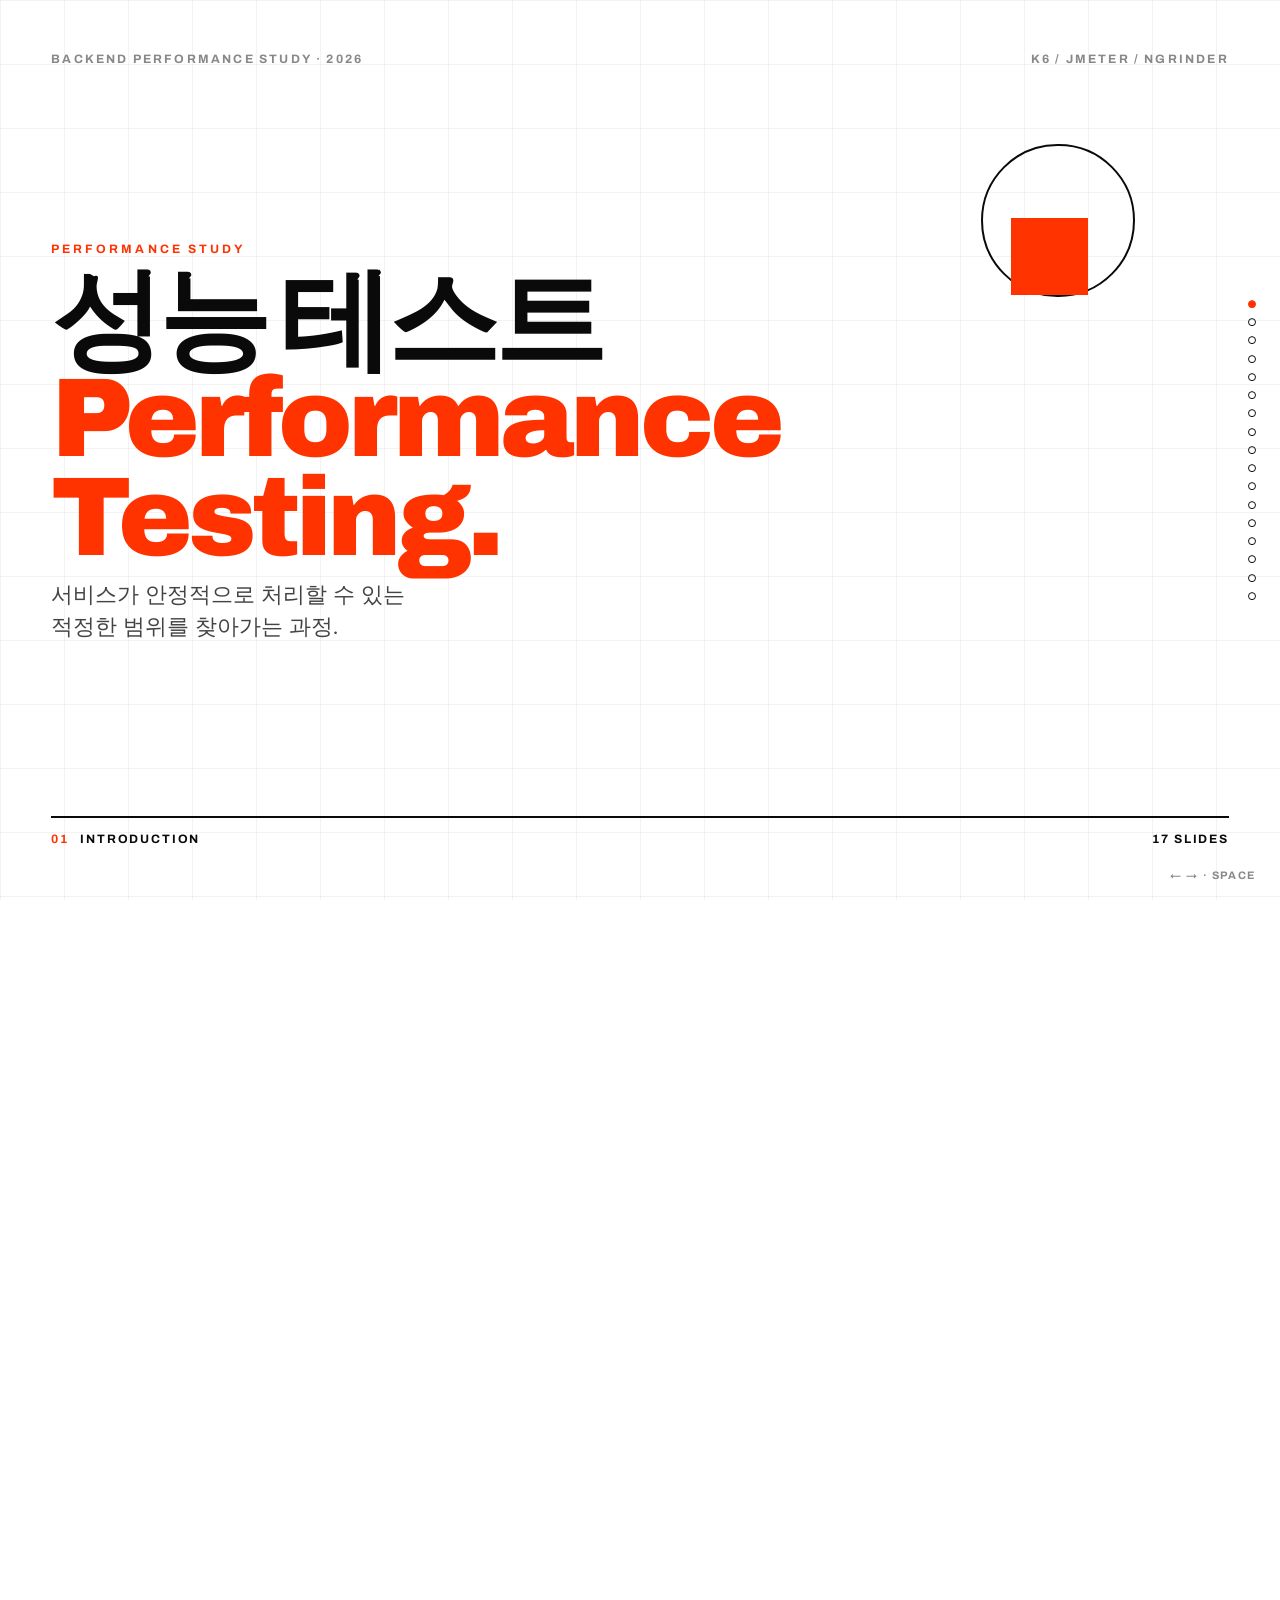
==== load-testing-presentation.html @ 8a315c0d "초기 pt" ====
<!DOCTYPE html>
<html lang="ko">
<head>
<meta charset="UTF-8">
<meta name="viewport" content="width=device-width, initial-scale=1.0">
<title>성능 테스트 — Performance Testing</title>

<!-- ===========================================
     FONTS — Archivo (display) + Nunito (body)
     Swiss Modern preset font pairing
     =========================================== -->
<link rel="preconnect" href="https://fonts.googleapis.com">
<link rel="preconnect" href="https://fonts.gstatic.com" crossorigin>
<link href="https://fonts.googleapis.com/css2?family=Archivo:wght@500;700;800;900&family=Nunito:wght@300;400;500;600;700&family=JetBrains+Mono:wght@400;600&display=swap" rel="stylesheet">

<style>
/* ===========================================
   CSS CUSTOM PROPERTIES (THEME)
   Swiss Modern — Pure white, pure black, red accent
   Modify --accent to change the entire theme accent color
   =========================================== */
:root {
    --bg: #ffffff;
    --ink: #0a0a0a;
    --ink-soft: #444444;
    --ink-mute: #888888;
    --accent: #ff3300;
    --accent-soft: #fff0ec;
    --grid: rgba(10, 10, 10, 0.05);
    --line: rgba(10, 10, 10, 0.12);
    --code-bg: #0a0a0a;
    --code-text: #e8e8e8;
    --code-accent: #ff8866;

    /* Typography (clamp for responsive scaling) */
    --font-display: 'Archivo', sans-serif;
    --font-body: 'Nunito', sans-serif;
    --font-mono: 'JetBrains Mono', monospace;
    --title-size: clamp(2rem, 6vw, 5rem);
    --h2-size: clamp(1.5rem, 4vw, 3.2rem);
    --h3-size: clamp(1.1rem, 2.2vw, 1.7rem);
    --body-size: clamp(0.85rem, 1.4vw, 1.1rem);
    --small-size: clamp(0.7rem, 1vw, 0.9rem);
    --label-size: clamp(0.65rem, 0.95vw, 0.85rem);

    /* Spacing */
    --slide-padding: clamp(1.5rem, 4vw, 4rem);
    --content-gap: clamp(0.75rem, 2vw, 2rem);
    --element-gap: clamp(0.4rem, 1vw, 1rem);

    /* Animation */
    --ease-out-expo: cubic-bezier(0.16, 1, 0.3, 1);
    --duration: 0.55s;
}

/* ===========================================
   VIEWPORT BASE — DO NOT MODIFY
   Lifted from viewport-base.css — ensures every
   slide fits exactly within the viewport
   =========================================== */
*, *::before, *::after { margin: 0; padding: 0; box-sizing: border-box; }

html, body {
    height: 100%;
    overflow-x: hidden;
}
html {
    scroll-snap-type: y mandatory;
    scroll-behavior: smooth;
}

body {
    font-family: var(--font-body);
    background: var(--bg);
    color: var(--ink);
    font-weight: 400;
    line-height: 1.45;
    -webkit-font-smoothing: antialiased;
}

.slide {
    width: 100vw;
    height: 100vh;
    height: 100dvh;
    overflow: hidden;
    scroll-snap-align: start;
    position: relative;
    padding: var(--slide-padding);
    display: flex;
    flex-direction: column;
    background-image:
        linear-gradient(var(--grid) 1px, transparent 1px),
        linear-gradient(90deg, var(--grid) 1px, transparent 1px);
    background-size: clamp(40px, 5vw, 70px) clamp(40px, 5vw, 70px);
}

/* Responsive breakpoints — aggressive scaling */
@media (max-height: 700px) {
    :root {
        --slide-padding: clamp(0.75rem, 3vw, 2rem);
        --content-gap: clamp(0.5rem, 1.5vw, 1rem);
        --title-size: clamp(1.4rem, 5vw, 3.2rem);
        --h2-size: clamp(1.2rem, 3.2vw, 2.2rem);
    }
}
@media (max-height: 600px) {
    :root {
        --slide-padding: clamp(0.5rem, 2.5vw, 1.5rem);
        --title-size: clamp(1.2rem, 4.5vw, 2.4rem);
        --h2-size: clamp(1rem, 2.8vw, 1.7rem);
        --body-size: clamp(0.7rem, 1.2vw, 0.95rem);
    }
    .nav-dots, .keyboard-hint, .decorative { display: none; }
}
@media (max-width: 600px) {
    :root { --title-size: clamp(1.4rem, 8vw, 2.5rem); }
    .grid-3 { grid-template-columns: 1fr !important; }
}

/* Reduced motion */
@media (prefers-reduced-motion: reduce) {
    *, *::before, *::after {
        animation-duration: 0.01ms !important;
        transition-duration: 0.2s !important;
    }
    html { scroll-behavior: auto; }
}

/* ===========================================
   SHARED LAYOUT ELEMENTS
   =========================================== */

/* Slide top bar — section number + label */
.top-bar {
    display: flex; justify-content: space-between; align-items: center;
    font-family: var(--font-display); font-weight: 700;
    font-size: var(--label-size);
    letter-spacing: 0.18em; text-transform: uppercase;
    color: var(--ink-mute);
}
.top-bar .num {
    color: var(--accent); font-weight: 800;
    font-size: clamp(0.75rem, 1.1vw, 1rem);
}
.top-bar .num::before {
    content: ''; display: inline-block;
    width: clamp(20px, 2.5vw, 32px); height: 2px;
    background: var(--accent); margin-right: 0.6rem; vertical-align: middle;
}

/* Bottom footer */
.foot-bar {
    display: flex; justify-content: space-between; align-items: center;
    border-top: 2px solid var(--ink);
    padding-top: clamp(0.5rem, 1.5vh, 1rem);
    font-family: var(--font-display); font-weight: 700;
    font-size: var(--label-size);
    letter-spacing: 0.15em; text-transform: uppercase;
}

/* Hero slide content area */
.hero-area {
    flex: 1;
    display: flex; flex-direction: column; justify-content: center;
    position: relative;
    gap: var(--element-gap);
    min-height: 0;
}

/* Eyebrow label */
.eyebrow {
    font-family: var(--font-display); font-weight: 700;
    font-size: var(--label-size); letter-spacing: 0.25em;
    text-transform: uppercase; color: var(--accent);
}

/* Display headings */
h1.display, h2.display {
    font-family: var(--font-display); font-weight: 900;
    line-height: 0.92; letter-spacing: -0.04em;
    color: var(--ink);
}
h1.display { font-size: var(--title-size); }
h2.display { font-size: var(--h2-size); }
h2.display .accent { color: var(--accent); }

/* Body paragraph */
.lede {
    font-size: clamp(1rem, 1.7vw, 1.4rem);
    font-weight: 500; line-height: 1.45;
    max-width: 60ch; color: var(--ink-soft);
}

/* ===========================================
   ANIMATIONS — staggered reveal on slide enter
   Calm + Confident: 0.55s, exponential ease
   =========================================== */
.reveal {
    opacity: 0;
    transform: translateY(24px);
    transition: opacity var(--duration) var(--ease-out-expo),
                transform var(--duration) var(--ease-out-expo);
}
.slide.visible .reveal { opacity: 1; transform: translateY(0); }
.slide.visible .reveal:nth-child(1) { transition-delay: 0.05s; }
.slide.visible .reveal:nth-child(2) { transition-delay: 0.18s; }
.slide.visible .reveal:nth-child(3) { transition-delay: 0.31s; }
.slide.visible .reveal:nth-child(4) { transition-delay: 0.44s; }
.slide.visible .reveal:nth-child(5) { transition-delay: 0.57s; }
.slide.visible .reveal:nth-child(6) { transition-delay: 0.7s; }

/* Geometric shapes that scale in */
.reveal-scale {
    opacity: 0; transform: scale(0.5);
    transition: opacity 0.7s var(--ease-out-expo),
                transform 0.7s var(--ease-out-expo);
}
.slide.visible .reveal-scale { opacity: 1; transform: scale(1); }

/* ===========================================
   GEOMETRIC SHAPES (Swiss Modern signature)
   =========================================== */
.geo-circle {
    position: absolute; border: 2px solid var(--ink);
    border-radius: 50%;
}
.geo-circle.filled { background: var(--accent); border-color: var(--accent); }
.geo-square { position: absolute; background: var(--accent); }
.geo-line { position: absolute; background: var(--ink); }

/* ===========================================
   1. TITLE SLIDE
   =========================================== */
.title-slide .hero-title {
    font-size: clamp(2.5rem, 9vw, 7rem);
    line-height: 0.88;
    letter-spacing: -0.045em;
}
.title-slide .hero-title .accent { color: var(--accent); }
.title-slide .geo-circle.t1 {
    top: 10%; right: 8%;
    width: clamp(80px, 12vw, 180px); height: clamp(80px, 12vw, 180px);
}
.title-slide .geo-square.t1 {
    top: 20%; right: 12%;
    width: clamp(40px, 6vw, 90px); height: clamp(40px, 6vw, 90px);
}

/* ===========================================
   2. DEFINITION (정의 슬라이드)
   =========================================== */
.def-quote {
    border-left: 4px solid var(--accent);
    padding: clamp(0.8rem, 1.5vw, 1.5rem) 0 clamp(0.8rem, 1.5vw, 1.5rem) clamp(1rem, 2vw, 2rem);
    margin: clamp(0.8rem, 2vh, 1.5rem) 0;
    font-family: var(--font-display); font-weight: 500;
    font-size: clamp(1.1rem, 2vw, 1.6rem);
    line-height: 1.4; max-width: 55ch;
}
.def-quote strong { color: var(--accent); font-weight: 800; }
.def-key {
    margin-top: clamp(0.8rem, 2vh, 1.6rem);
    font-size: clamp(0.95rem, 1.5vw, 1.2rem);
    font-weight: 600; max-width: 55ch;
}
.def-key .arrow { color: var(--accent); font-weight: 800; margin-right: 0.4em; }

/* ===========================================
   3. DOMINO (도미노 다이어그램)
   =========================================== */
.domino-chain {
    display: flex; flex-wrap: wrap; align-items: center;
    gap: clamp(0.4rem, 1vw, 0.8rem);
    margin-top: clamp(1rem, 2vh, 2rem);
    font-family: var(--font-display); font-weight: 700;
    font-size: clamp(0.85rem, 1.4vw, 1.15rem);
}
.domino-step {
    padding: clamp(0.4rem, 1vw, 0.7rem) clamp(0.7rem, 1.4vw, 1.2rem);
    background: var(--bg); border: 2px solid var(--ink);
    letter-spacing: 0.02em;
}
.domino-step.crit { background: var(--accent); color: var(--bg); border-color: var(--accent); }
.domino-arrow { color: var(--accent); font-weight: 900; font-size: clamp(1rem, 1.6vw, 1.3rem); }

.cause-list {
    list-style: none;
    display: grid;
    grid-template-columns: repeat(auto-fit, minmax(min(100%, 200px), 1fr));
    gap: clamp(0.4rem, 1vw, 0.8rem);
    margin: clamp(0.6rem, 1.5vh, 1rem) 0;
    max-width: 90%;
}
.cause-list li {
    padding: clamp(0.5rem, 1.2vw, 0.85rem);
    background: var(--accent-soft);
    border-left: 3px solid var(--accent);
    font-size: var(--body-size); font-weight: 600;
}

/* ===========================================
   4. CASE CARDS (3개 사례)
   =========================================== */
.grid-3 {
    display: grid;
    grid-template-columns: repeat(3, 1fr);
    gap: clamp(0.8rem, 1.5vw, 1.5rem);
    margin-top: clamp(0.8rem, 2vh, 1.5rem);
    flex: 1;
    min-height: 0;
}
.case-card {
    background: var(--bg);
    border: 2px solid var(--ink);
    padding: clamp(0.8rem, 1.5vw, 1.5rem);
    display: flex; flex-direction: column;
    gap: clamp(0.4rem, 1vw, 0.8rem);
    overflow: hidden;
    position: relative;
}
.case-card .case-num {
    font-family: var(--font-display); font-weight: 900;
    font-size: clamp(1.5rem, 3vw, 2.5rem);
    color: var(--accent); line-height: 1;
}
.case-card h3 {
    font-family: var(--font-display); font-weight: 800;
    font-size: clamp(0.95rem, 1.5vw, 1.25rem);
    line-height: 1.2; letter-spacing: -0.01em;
}
.case-card p {
    font-size: clamp(0.75rem, 1.1vw, 0.95rem);
    color: var(--ink-soft); line-height: 1.5;
    flex: 1; overflow: hidden;
}
.case-card .case-tag {
    margin-top: auto;
    font-family: var(--font-display); font-weight: 700;
    font-size: var(--label-size);
    letter-spacing: 0.15em; text-transform: uppercase;
    color: var(--accent);
    border-top: 1px solid var(--line);
    padding-top: clamp(0.4rem, 0.8vw, 0.6rem);
}

/* ===========================================
   5. COST vs STABILITY (양면 비교)
   =========================================== */
.split-2 {
    display: grid; grid-template-columns: 1fr 1fr;
    gap: clamp(1rem, 2vw, 2.5rem);
    margin-top: clamp(0.8rem, 2vh, 1.5rem);
    flex: 1; min-height: 0; align-items: stretch;
}
.opt-bad, .opt-good {
    padding: clamp(0.8rem, 2vw, 2rem);
    display: flex; flex-direction: column;
    gap: clamp(0.5rem, 1vw, 1rem);
}
.opt-bad {
    background: #f5f5f5; border-left: 4px solid var(--ink-mute);
}
.opt-good {
    background: var(--accent-soft); border-left: 4px solid var(--accent);
}
.opt-symbol {
    font-family: var(--font-display); font-weight: 900;
    font-size: clamp(1.8rem, 3.5vw, 3rem);
    line-height: 1; color: var(--ink-mute);
}
.opt-good .opt-symbol { color: var(--accent); }
.opt-bad h3, .opt-good h3 {
    font-family: var(--font-display); font-weight: 800;
    font-size: clamp(1rem, 1.8vw, 1.4rem);
    line-height: 1.25;
}
.opt-bad p, .opt-good p {
    font-size: var(--body-size); color: var(--ink-soft);
}

/* ===========================================
   TABLES
   =========================================== */
.tbl-wrap {
    flex: 1; min-height: 0;
    display: flex; flex-direction: column; justify-content: center;
}
.data-tbl {
    width: 100%; border-collapse: collapse;
    font-size: clamp(0.75rem, 1.2vw, 1rem);
    margin-top: clamp(0.6rem, 1.5vh, 1rem);
}
.data-tbl thead th {
    text-align: left;
    font-family: var(--font-display); font-weight: 800;
    font-size: var(--label-size);
    letter-spacing: 0.12em; text-transform: uppercase;
    border-bottom: 2px solid var(--ink);
    padding: clamp(0.5rem, 1vw, 0.85rem) clamp(0.5rem, 1vw, 1rem);
    color: var(--ink);
}
.data-tbl tbody td {
    border-bottom: 1px solid var(--line);
    padding: clamp(0.5rem, 1vw, 0.85rem) clamp(0.5rem, 1vw, 1rem);
    vertical-align: top;
    line-height: 1.4;
}
.data-tbl tbody tr:hover { background: var(--accent-soft); }
.data-tbl .label {
    font-family: var(--font-display); font-weight: 800;
    color: var(--ink);
    white-space: nowrap;
}
.data-tbl .label .accent-dot::before {
    content: '●'; color: var(--accent);
    margin-right: 0.4em; font-size: 0.7em; vertical-align: middle;
}
.data-tbl .highlight { color: var(--accent); font-weight: 700; }

/* ===========================================
   7. CODE BLOCK (VU 슬라이드)
   =========================================== */
.code-pane {
    background: var(--code-bg); color: var(--code-text);
    font-family: var(--font-mono); font-weight: 400;
    padding: clamp(1rem, 2vw, 1.8rem);
    font-size: clamp(0.75rem, 1.3vw, 1rem);
    line-height: 1.65; letter-spacing: -0.01em;
    margin: clamp(0.8rem, 2vh, 1.5rem) 0;
    overflow: hidden;
    position: relative;
    border-left: 4px solid var(--accent);
}
.code-pane::before {
    content: 'k6.options.js';
    position: absolute; top: 0; right: 0;
    background: var(--accent); color: var(--bg);
    font-family: var(--font-display); font-weight: 700;
    font-size: var(--label-size);
    padding: 0.3rem 0.7rem;
    letter-spacing: 0.1em;
}
.code-pane .kw { color: #ff8866; font-weight: 600; }
.code-pane .str { color: #88dd99; }
.code-pane .num { color: #ffcc66; }
.code-pane .comment { color: #888888; font-style: italic; }
.code-pane .prop { color: #99ccff; }

.term-defs {
    display: grid; grid-template-columns: repeat(3, 1fr);
    gap: clamp(0.6rem, 1.2vw, 1.2rem);
    margin-top: auto;
}
.term-defs .term {
    padding: clamp(0.5rem, 1vw, 0.85rem);
    border-top: 2px solid var(--ink);
}
.term-defs .term-name {
    font-family: var(--font-display); font-weight: 800;
    font-size: clamp(0.8rem, 1.3vw, 1.05rem);
    color: var(--accent); text-transform: uppercase;
    letter-spacing: 0.05em;
}
.term-defs .term-desc {
    font-size: var(--small-size); color: var(--ink-soft);
    margin-top: 0.3em;
}

/* ===========================================
   8. METRIC OVERVIEW (3 KPI)
   =========================================== */
.kpi-grid {
    display: grid; grid-template-columns: repeat(3, 1fr);
    gap: clamp(0.8rem, 1.5vw, 1.5rem);
    flex: 1; min-height: 0;
    margin-top: clamp(0.8rem, 2vh, 1.5rem);
}
.kpi-card {
    border: 2px solid var(--ink);
    padding: clamp(0.8rem, 1.8vw, 1.6rem);
    display: flex; flex-direction: column;
    gap: clamp(0.4rem, 1vw, 0.8rem);
    background: var(--bg);
    position: relative;
    overflow: hidden;
}
.kpi-card .kpi-num {
    position: absolute;
    top: clamp(0.3rem, 1vw, 0.6rem); right: clamp(0.6rem, 1.5vw, 1.2rem);
    font-family: var(--font-display); font-weight: 900;
    font-size: clamp(2rem, 5vw, 4.5rem);
    color: var(--accent-soft); line-height: 1;
    z-index: 0;
}
.kpi-card .kpi-content { position: relative; z-index: 1; }
.kpi-card .kpi-name {
    font-family: var(--font-display); font-weight: 900;
    font-size: clamp(1rem, 1.8vw, 1.5rem);
    color: var(--ink); line-height: 1.1;
}
.kpi-card .kpi-name .label {
    display: block;
    font-size: clamp(0.65rem, 1vw, 0.8rem);
    color: var(--accent); font-weight: 700;
    letter-spacing: 0.18em; margin-bottom: 0.4em;
}
.kpi-card .kpi-desc {
    font-size: clamp(0.75rem, 1.15vw, 0.95rem);
    color: var(--ink-soft); line-height: 1.5;
    margin-top: clamp(0.3rem, 0.8vw, 0.6rem);
}

/* ===========================================
   9-12. METRIC DETAIL SLIDES
   =========================================== */
.metric-row {
    display: grid; grid-template-columns: 1fr 1fr;
    gap: clamp(1rem, 2vw, 2.5rem);
    flex: 1; min-height: 0; align-items: center;
}
.metric-formula {
    background: var(--code-bg); color: var(--code-text);
    font-family: var(--font-mono); font-weight: 400;
    padding: clamp(0.8rem, 2vw, 1.5rem);
    font-size: clamp(0.8rem, 1.4vw, 1.05rem);
    line-height: 1.7;
    border-left: 4px solid var(--accent);
}
.metric-formula .hi { color: var(--code-accent); font-weight: 600; }
.metric-formula .res { color: #ffcc66; font-weight: 700; }

.bullet-list { list-style: none; display: flex; flex-direction: column; gap: clamp(0.4rem, 1vw, 0.8rem); }
.bullet-list li {
    position: relative;
    padding-left: 1.4em;
    font-size: var(--body-size);
    line-height: 1.55;
}
.bullet-list li::before {
    content: ''; position: absolute;
    left: 0; top: 0.55em;
    width: 0.7em; height: 2px;
    background: var(--accent);
}
.bullet-list li strong { color: var(--ink); font-weight: 700; }

.trap-box {
    background: #f5f5f5;
    padding: clamp(0.8rem, 1.8vw, 1.4rem);
    font-family: var(--font-mono);
    font-size: clamp(0.75rem, 1.2vw, 0.95rem);
    line-height: 1.7;
    border-left: 4px solid var(--ink);
}
.trap-box .t-line { display: block; }
.trap-box .t-out { color: var(--accent); font-weight: 700; margin-top: 0.5em; display: block; }

/* ===========================================
   13. IDEAL FLOW (4단계)
   =========================================== */
.flow-grid {
    display: grid; grid-template-columns: repeat(4, 1fr);
    gap: clamp(0.5rem, 1.2vw, 1rem);
    flex: 1; min-height: 0;
    margin-top: clamp(0.8rem, 2vh, 1.5rem);
}
.flow-step {
    border: 2px solid var(--ink);
    padding: clamp(0.7rem, 1.5vw, 1.2rem);
    display: flex; flex-direction: column; justify-content: space-between;
    position: relative;
    overflow: hidden;
}
.flow-step:nth-child(odd) { background: var(--bg); }
.flow-step:nth-child(even) { background: var(--accent-soft); }
.flow-step .step-n {
    font-family: var(--font-display); font-weight: 900;
    font-size: clamp(1.2rem, 2.5vw, 2rem);
    color: var(--accent); line-height: 1;
}
.flow-step h3 {
    font-family: var(--font-display); font-weight: 800;
    font-size: clamp(0.85rem, 1.4vw, 1.15rem);
    line-height: 1.2; margin-top: 0.3em;
}
.flow-step p {
    font-size: clamp(0.7rem, 1.05vw, 0.9rem);
    color: var(--ink-soft); line-height: 1.45;
    margin-top: clamp(0.4rem, 1vw, 0.8rem);
}

/* ===========================================
   14. ENVIRONMENT DIAGRAM
   =========================================== */
.env-diagram {
    display: flex; align-items: center; justify-content: center;
    gap: clamp(0.8rem, 2vw, 2.5rem);
    flex-wrap: wrap;
    flex: 1; min-height: 0;
    margin-top: clamp(0.8rem, 2vh, 1.5rem);
}
.env-node {
    flex: 1; max-width: 320px; min-width: 200px;
    border: 3px solid var(--ink);
    padding: clamp(0.8rem, 2vw, 1.5rem);
    text-align: center;
    background: var(--bg);
    position: relative;
}
.env-node.target { background: var(--accent); color: var(--bg); border-color: var(--accent); }
.env-node .env-label {
    font-family: var(--font-display); font-weight: 700;
    font-size: var(--label-size);
    letter-spacing: 0.18em; text-transform: uppercase;
    color: var(--accent);
    margin-bottom: clamp(0.4rem, 1vw, 0.8rem);
}
.env-node.target .env-label { color: var(--bg); opacity: 0.85; }
.env-node h3 {
    font-family: var(--font-display); font-weight: 900;
    font-size: clamp(1rem, 1.8vw, 1.4rem);
    line-height: 1.1;
}
.env-node p {
    font-size: clamp(0.75rem, 1.1vw, 0.95rem);
    margin-top: clamp(0.3rem, 0.8vw, 0.6rem);
    color: var(--ink-soft);
}
.env-node.target p { color: rgba(255,255,255,0.85); }

.env-arrow {
    font-family: var(--font-display); font-weight: 900;
    color: var(--accent);
    font-size: clamp(1.5rem, 3vw, 2.5rem);
    letter-spacing: -0.05em;
}

/* ===========================================
   16. TOOL CARDS (k6/JMeter/nGrinder)
   =========================================== */
.tool-grid {
    display: grid; grid-template-columns: repeat(3, 1fr);
    gap: clamp(0.7rem, 1.4vw, 1.4rem);
    flex: 1; min-height: 0;
    margin-top: clamp(0.8rem, 2vh, 1.5rem);
}
.tool-card {
    border: 2px solid var(--ink);
    padding: clamp(0.8rem, 1.8vw, 1.5rem);
    display: flex; flex-direction: column;
    gap: clamp(0.4rem, 1vw, 0.7rem);
    background: var(--bg);
    overflow: hidden;
}
.tool-card.hero { background: var(--accent); color: var(--bg); border-color: var(--accent); }
.tool-card .tool-name {
    font-family: var(--font-display); font-weight: 900;
    font-size: clamp(1.4rem, 2.6vw, 2.1rem);
    line-height: 1; letter-spacing: -0.02em;
}
.tool-card .tool-tagline {
    font-family: var(--font-display); font-weight: 700;
    font-size: var(--label-size);
    letter-spacing: 0.15em; text-transform: uppercase;
    color: var(--accent);
}
.tool-card.hero .tool-tagline { color: var(--bg); opacity: 0.85; }
.tool-card .tool-desc {
    font-size: clamp(0.75rem, 1.1vw, 0.95rem);
    color: var(--ink-soft); line-height: 1.5;
    flex: 1;
}
.tool-card.hero .tool-desc { color: rgba(255,255,255,0.92); }
.tool-card .tool-when {
    border-top: 1px solid var(--line);
    padding-top: clamp(0.4rem, 0.8vw, 0.6rem);
    font-size: var(--small-size);
    font-weight: 600;
}
.tool-card.hero .tool-when { border-top-color: rgba(255,255,255,0.3); }

/* ===========================================
   17. CLOSING SLIDE
   =========================================== */
.closing-grid {
    display: grid; grid-template-columns: repeat(3, 1fr);
    gap: clamp(0.6rem, 1.5vw, 1.5rem);
    margin-top: clamp(0.8rem, 2vh, 1.5rem);
}
.closing-metric {
    text-align: center;
    padding: clamp(0.8rem, 2vw, 1.5rem) clamp(0.5rem, 1vw, 1rem);
    border-top: 4px solid var(--accent);
}
.closing-metric .cm-name {
    font-family: var(--font-display); font-weight: 900;
    font-size: clamp(1.4rem, 2.8vw, 2.3rem);
    color: var(--accent); line-height: 1;
}
.closing-metric .cm-meaning {
    font-family: var(--font-display); font-weight: 800;
    font-size: clamp(0.85rem, 1.3vw, 1.1rem);
    margin-top: 0.5em;
}
.closing-metric .cm-desc {
    font-size: var(--small-size); color: var(--ink-soft);
    margin-top: 0.4em;
}

.closing-quote {
    font-family: var(--font-display); font-weight: 500;
    font-size: clamp(1.4rem, 3vw, 2.4rem);
    line-height: 1.3; letter-spacing: -0.025em;
    max-width: 22ch;
    margin: clamp(0.8rem, 2vh, 1.5rem) 0;
}
.closing-quote .strike {
    text-decoration: line-through;
    text-decoration-color: var(--ink-mute);
    text-decoration-thickness: 3px;
    color: var(--ink-mute);
    font-weight: 400;
}
.closing-quote .yes {
    color: var(--accent); font-weight: 800;
}

/* ===========================================
   PROGRESS BAR + NAV DOTS
   =========================================== */
.progress-bar {
    position: fixed; top: 0; left: 0;
    width: 0%; height: 3px;
    background: var(--accent);
    z-index: 100;
    transition: width 0.2s linear;
}
.nav-dots {
    position: fixed; right: clamp(0.8rem, 2vw, 1.5rem); top: 50%;
    transform: translateY(-50%);
    display: flex; flex-direction: column; gap: clamp(0.4rem, 0.8vw, 0.7rem);
    z-index: 50;
}
.nav-dots button {
    width: 8px; height: 8px;
    border: 1.5px solid var(--ink);
    background: transparent;
    border-radius: 50%; cursor: pointer;
    padding: 0;
    transition: background 0.25s, transform 0.25s;
}
.nav-dots button:hover { transform: scale(1.4); }
.nav-dots button.active { background: var(--accent); border-color: var(--accent); }

.keyboard-hint {
    position: fixed; bottom: clamp(0.5rem, 1.5vw, 1rem);
    right: clamp(0.8rem, 2vw, 1.5rem);
    font-family: var(--font-display); font-weight: 700;
    font-size: clamp(0.6rem, 0.85vw, 0.75rem);
    color: var(--ink-mute);
    letter-spacing: 0.15em; text-transform: uppercase;
    z-index: 50;
    pointer-events: none;
}

@media (max-width: 768px) {
    .grid-3, .kpi-grid, .tool-grid, .term-defs, .closing-grid, .flow-grid {
        grid-template-columns: 1fr 1fr !important;
    }
    .split-2, .metric-row { grid-template-columns: 1fr !important; }
    .nav-dots, .keyboard-hint { display: none; }
}
@media (max-width: 480px) {
    .grid-3, .kpi-grid, .tool-grid, .term-defs, .closing-grid, .flow-grid {
        grid-template-columns: 1fr !important;
    }
}
</style>
</head>
<body>

<!-- Progress bar shows scroll position across deck -->
<div class="progress-bar" id="progressBar"></div>

<!-- Navigation dots — populated by JS -->
<nav class="nav-dots" id="navDots" aria-label="Slide navigation"></nav>

<!-- Keyboard hint -->
<div class="keyboard-hint">← → · SPACE</div>

<!-- ===========================================
     1. TITLE SLIDE
     =========================================== -->
<section class="slide title-slide">
    <div class="top-bar reveal">
        <span>Backend Performance Study · 2026</span>
        <span>k6 / JMeter / nGrinder</span>
    </div>

    <div class="hero-area">
        <!-- Geometric accents -->
        <div class="geo-circle reveal-scale t1"></div>
        <div class="geo-square reveal-scale t1"></div>

        <p class="eyebrow reveal">Performance Study</p>
        <h1 class="display hero-title reveal">
            성능 테스트<br>
            <span class="accent">Performance Testing.</span>
        </h1>
        <p class="lede reveal">
            서비스가 안정적으로 처리할 수 있는<br>
            적정한 범위를 찾아가는 과정.
        </p>
    </div>

    <div class="foot-bar reveal">
        <span><span style="color:var(--accent);">01</span> &nbsp;&nbsp;Introduction</span>
        <span>17 Slides</span>
    </div>
</section>


<!-- ===========================================
     2. DEFINITION (정의)
     =========================================== -->
<section class="slide">
    <div class="top-bar reveal">
        <span class="num">01</span>
        <span>What is Load Testing?</span>
    </div>

    <div class="hero-area">
        <p class="eyebrow reveal">Section 01</p>
        <h2 class="display reveal">부하 테스트란?</h2>

        <div class="def-quote reveal">
            시스템이 <strong>예상되는 트래픽을 안정적으로 처리</strong>할 수 있는지<br>
            검증하는 테스트
        </div>

        <p class="def-key reveal">
            <span class="arrow">→</span>
            "최대 몇 명까지 가능한가"가 아니라,
            <strong>실제 환경에서 문제없이 동작하는 범위를 확인하는 것.</strong>
        </p>
    </div>

    <div class="foot-bar reveal">
        <span>Section 01 — Definition</span>
        <span>02 / 17</span>
    </div>
</section>


<!-- ===========================================
     3. WHY — DOMINO CHAIN
     =========================================== -->
<section class="slide">
    <div class="top-bar reveal">
        <span class="num">02</span>
        <span>Why Load Testing Matters</span>
    </div>

    <div class="hero-area">
        <p class="eyebrow reveal">Section 02 · 왜 필요한가</p>
        <h2 class="display reveal">트래픽 변동은<br><span class="accent">연쇄적으로 이어진다.</span></h2>

        <ul class="cause-list reveal">
            <li>이벤트 오픈</li>
            <li>특정 시간대 트래픽 집중</li>
            <li>마케팅 캠페인</li>
            <li>티켓팅 오픈</li>
            <li>대학 수강신청</li>
        </ul>

        <div class="domino-chain reveal">
            <div class="domino-step">트래픽 증가</div>
            <span class="domino-arrow">→</span>
            <div class="domino-step">처리 지연</div>
            <span class="domino-arrow">→</span>
            <div class="domino-step">서비스 중단</div>
            <span class="domino-arrow">→</span>
            <div class="domino-step">사용자 이탈</div>
            <span class="domino-arrow">→</span>
            <div class="domino-step crit">신뢰도 하락</div>
        </div>
    </div>

    <div class="foot-bar reveal">
        <span>Section 02 — Why It Matters</span>
        <span>03 / 17</span>
    </div>
</section>


<!-- ===========================================
     4. REAL CASES (3 cards)
     =========================================== -->
<section class="slide">
    <div class="top-bar reveal">
        <span class="num">02</span>
        <span>Real-World Cases</span>
    </div>

    <p class="eyebrow reveal">우리 주변의 실제 사례</p>
    <h2 class="display reveal" style="margin-bottom: clamp(0.5rem, 1.5vh, 1rem);">사전에 측정하지 않으면<br>실제 운영에서야 한계가 보인다.</h2>

    <div class="grid-3 reveal">
        <article class="case-card">
            <div class="case-num">01</div>
            <h3>대학 수강신청</h3>
            <p>명지대는 L4 스위치 과부하로 일정이 연기됐고, 이화여대는 자정까지 변경 기간을 연장했지만 재차 중단. 건국대는 한 학기 4번 중 정상 진행이 1번에 그쳤다.</p>
            <div class="case-tag">매 학기 반복</div>
        </article>

        <article class="case-card">
            <div class="case-num">02</div>
            <h3>콘서트·뮤지컬 티켓팅</h3>
            <p>인터파크는 대기열로 트래픽을 분산 처리. 예스24는 대기열 없이 일괄 입장하는 구조로 로그인 해제, 예매 버튼 누락 등 정합성 이슈가 발생했다.</p>
            <div class="case-tag">동시 접속 집중</div>
        </article>

        <article class="case-card">
            <div class="case-num">03</div>
            <h3>예스24 서비스 중단</h3>
            <p>2025년 6월, 도서·티켓·eBook 등 온라인 서비스가 10일간 중단됐다. 부하가 아닌 랜섬웨어 사례지만, 시스템 정지가 만드는 연쇄 영향을 잘 보여준다.</p>
            <div class="case-tag">2025.06 · 10일</div>
        </article>
    </div>

    <div class="foot-bar reveal" style="margin-top: clamp(0.8rem, 2vh, 1.5rem);">
        <span>Section 02 — Real Cases</span>
        <span>04 / 17</span>
    </div>
</section>


<!-- ===========================================
     5. COST vs STABILITY
     =========================================== -->
<section class="slide">
    <div class="top-bar reveal">
        <span class="num">02</span>
        <span>Cost vs Stability</span>
    </div>

    <p class="eyebrow reveal">왜 그냥 큰 서버를 쓰지 않을까?</p>
    <h2 class="display reveal">비용과 안정성의<br><span class="accent">최적 균형점.</span></h2>

    <div class="split-2 reveal">
        <div class="opt-bad">
            <div class="opt-symbol">✕</div>
            <h3>무조건 큰 서버</h3>
            <p>인프라 비용은 트래픽 대비 계속 증가하고, 피크 시간을 기준 잡으면 대부분 시간이 낭비된다. 오토스케일링 기준점도 결국 측정값이 있어야 정할 수 있다.</p>
        </div>
        <div class="opt-good">
            <div class="opt-symbol">✓</div>
            <h3>최소 비용으로 안정 확보</h3>
            <p>성능 테스트는 <strong>"안정성을 확보하는 최소 비용 구조"</strong>를 찾기 위한 과정이다. 한계를 알아야 비용을 줄이면서도 안정적으로 운영할 수 있다.</p>
        </div>
    </div>

    <div class="foot-bar reveal">
        <span>Section 02 — Cost Trade-off</span>
        <span>05 / 17</span>
    </div>
</section>


<!-- ===========================================
     6. 4 TEST TYPES (TABLE)
     =========================================== -->
<section class="slide">
    <div class="top-bar reveal">
        <span class="num">03</span>
        <span>Test Type Comparison</span>
    </div>

    <p class="eyebrow reveal">Section 03 · 테스트 유형</p>
    <h2 class="display reveal">목적에 따라 4가지로 나뉜다.</h2>

    <div class="tbl-wrap reveal">
        <table class="data-tbl">
            <thead>
                <tr>
                    <th>종류</th>
                    <th>목적</th>
                    <th>활용 시점</th>
                </tr>
            </thead>
            <tbody>
                <tr>
                    <td class="label"><span class="accent-dot"></span>Load Test</td>
                    <td>예상 트래픽에서 안정적으로 동작하는지 확인</td>
                    <td class="highlight">이번 스터디의 주제</td>
                </tr>
                <tr>
                    <td class="label"><span class="accent-dot"></span>Stress Test</td>
                    <td>한계치 초과 시 시스템이 어떻게 무너지는지</td>
                    <td>내구 한계 파악</td>
                </tr>
                <tr>
                    <td class="label"><span class="accent-dot"></span>Spike Test</td>
                    <td>갑작스러운 트래픽 급증에도 안정적으로 응답하는지</td>
                    <td>순간 급증 대응 확인</td>
                </tr>
                <tr>
                    <td class="label"><span class="accent-dot"></span>Soak Test</td>
                    <td>장시간 운영 시 메모리 누수·성능 저하 발견</td>
                    <td>장기 안정성 검증</td>
                </tr>
            </tbody>
        </table>
    </div>

    <p class="reveal" style="font-size: var(--small-size); color: var(--ink-mute); margin-top: clamp(0.5rem, 1.2vh, 1rem);">
        k6는 이 모든 유형을 <code style="font-family:var(--font-mono);background:#f0f0f0;padding:1px 6px;">options</code> 시나리오 코드로 표현할 수 있다.
    </p>

    <div class="foot-bar reveal">
        <span>Section 03 — Types</span>
        <span>06 / 17</span>
    </div>
</section>


<!-- ===========================================
     7. VU CONCEPT (CODE)
     =========================================== -->
<section class="slide">
    <div class="top-bar reveal">
        <span class="num">04</span>
        <span>Virtual User</span>
    </div>

    <p class="eyebrow reveal">Section 04</p>
    <h2 class="display reveal">VU<span class="accent">.</span> 가상 사용자.</h2>

    <p class="lede reveal" style="margin-top: clamp(0.4rem, 1vh, 0.8rem);">
        <strong style="color:var(--ink);">VU = 동시에 서버에 요청을 보내는 시뮬레이션된 사용자 1명.</strong><br>
        VU 50명 = 동시에 50개의 요청이 들어오는 상황.
    </p>

    <div class="code-pane reveal">
<span class="kw">export const</span> options <span class="kw">=</span> {
    <span class="prop">vus</span>: <span class="num">50</span>,         <span class="comment">// 가상 사용자 50명</span>
    <span class="prop">duration</span>: <span class="str">'30s'</span>  <span class="comment">// 30초 동안 유지</span>
};
    </div>

    <div class="term-defs reveal">
        <div class="term">
            <div class="term-name">VU</div>
            <div class="term-desc">"가짜 사용자 한 명." 사람이 하는 행동을 흉내. <strong>k6</strong></div>
        </div>
        <div class="term">
            <div class="term-name">Thread</div>
            <div class="term-desc">"일을 처리하는 작업자 1명." 1 Thread = 1 작업자. <strong>JMeter, nGrinder</strong></div>
        </div>
        <div class="term">
            <div class="term-name">Agent</div>
            <div class="term-desc">"부하를 대신 만드는 서버." 분산 부하 생성. <strong>nGrinder</strong></div>
        </div>
    </div>

    <div class="foot-bar reveal" style="margin-top: clamp(0.6rem, 1.5vh, 1rem);">
        <span>Section 04 — VU</span>
        <span>07 / 17</span>
    </div>
</section>


<!-- ===========================================
     8. 3 KPI OVERVIEW
     =========================================== -->
<section class="slide">
    <div class="top-bar reveal">
        <span class="num">05</span>
        <span>3 Core Metrics</span>
    </div>

    <p class="eyebrow reveal">Section 05 · 핵심 지표</p>
    <h2 class="display reveal">반드시 봐야 할<br><span class="accent">3가지 지표.</span></h2>

    <div class="kpi-grid reveal">
        <div class="kpi-card">
            <div class="kpi-num">01</div>
            <div class="kpi-content">
                <div class="kpi-name"><span class="label">처리량</span>TPS</div>
                <p class="kpi-desc">초당 처리 가능한 요청 수. 시스템의 최대 처리 용량을 가늠하는 1차 지표.</p>
            </div>
        </div>
        <div class="kpi-card">
            <div class="kpi-num">02</div>
            <div class="kpi-content">
                <div class="kpi-name"><span class="label">지연 시간</span>Latency</div>
                <p class="kpi-desc">요청 → 응답까지 걸리는 시간. 평균이 아닌 <strong>P95·P99</strong>로 봐야 한다.</p>
            </div>
        </div>
        <div class="kpi-card">
            <div class="kpi-num">03</div>
            <div class="kpi-content">
                <div class="kpi-name"><span class="label">실패율</span>Error Rate</div>
                <p class="kpi-desc">실패 요청 비율. 에러가 발생하기 시작하는 지점이 시스템 한계의 신호다.</p>
            </div>
        </div>
    </div>

    <div class="foot-bar reveal">
        <span>Section 05 — Metrics Overview</span>
        <span>08 / 17</span>
    </div>
</section>


<!-- ===========================================
     9. TPS DETAIL
     =========================================== -->
<section class="slide">
    <div class="top-bar reveal">
        <span class="num">05·1</span>
        <span>Throughput · TPS</span>
    </div>

    <p class="eyebrow reveal">처리량 · Transactions Per Second</p>
    <h2 class="display reveal">① TPS<span class="accent">.</span></h2>

    <div class="metric-row reveal">
        <div>
            <div class="metric-formula">
TPS <span class="hi">=</span> VU 수 <span class="hi">÷</span> 평균 응답시간(초)

<span style="color:#888;">예) VU=100, 응답시간=200ms (0.2s)</span>
<span style="color:#888;">→ TPS = 100 ÷ 0.2 = </span><span class="res">500 TPS</span>
            </div>
            <p style="font-size:var(--small-size); color:var(--ink-soft); margin-top:clamp(0.5rem,1vw,0.8rem); line-height:1.5;">
                응답시간이 느려지면 TPS도 자동으로 낮아진다는 사실이 공식에서 직관적으로 드러난다.
            </p>
        </div>

        <ul class="bullet-list">
            <li>VU가 증가하면 TPS도 <strong>증가</strong>한다.</li>
            <li>그러나 어느 순간 증가가 <strong>멈춘다.</strong></li>
            <li>이 지점이 → <strong>시스템의 최대 처리 용량 (Capacity).</strong></li>
        </ul>
    </div>

    <div class="foot-bar reveal">
        <span>Section 05·1 — TPS</span>
        <span>09 / 17</span>
    </div>
</section>


<!-- ===========================================
     10. LATENCY — AVERAGE TRAP
     =========================================== -->
<section class="slide">
    <div class="top-bar reveal">
        <span class="num">05·2</span>
        <span>Latency · P95 / P99</span>
    </div>

    <p class="eyebrow reveal">지연 시간 · 평균의 함정</p>
    <h2 class="display reveal">② Latency.<br><span class="accent" style="font-size:0.65em;">평균만 보면 왜곡된다.</span></h2>

    <div class="metric-row reveal">
        <div class="trap-box">
<span class="t-line">요청 99개 → 100ms</span>
<span class="t-line">요청  1개 → 3,000ms</span>
<span class="t-out">평균 = 약 130ms</span>
<span style="display:block; color:var(--ink-mute); font-size:0.85em; margin-top:0.6em;">겉보기엔 빠른 서비스이지만,<br>일부 사용자는 느린 응답을 경험한다.</span>
        </div>

        <ul class="bullet-list">
            <li><strong>P95</strong> — 100개 중 95개는 이 시간 이하. "대부분의 사용자 경험"</li>
            <li><strong>P99</strong> — 100개 중 99개는 이 시간 이하. "최악에 가까운 경험" · 병목 감지</li>
            <li>실제 사용자 경험은 <strong>느린 요청이 좌우</strong>한다.</li>
            <li>평균은 "전체 속도", P95·P99는 <strong>"실제로 겪는 느림."</strong></li>
        </ul>
    </div>

    <div class="foot-bar reveal">
        <span>Section 05·2 — Latency</span>
        <span>10 / 17</span>
    </div>
</section>


<!-- ===========================================
     11. LATENCY — LOAD INCREASE PATTERN
     =========================================== -->
<section class="slide">
    <div class="top-bar reveal">
        <span class="num">05·2</span>
        <span>Load Increase Pattern</span>
    </div>

    <p class="eyebrow reveal">부하 증가 시 변화 패턴</p>
    <h2 class="display reveal">P99는<br><span class="accent">가장 먼저 반응한다.</span></h2>

    <div class="tbl-wrap reveal">
        <table class="data-tbl">
            <thead>
                <tr>
                    <th>구간</th>
                    <th>평균</th>
                    <th>P95</th>
                    <th>P99</th>
                </tr>
            </thead>
            <tbody>
                <tr>
                    <td class="label">① 초기</td>
                    <td>안정</td>
                    <td>안정</td>
                    <td>안정</td>
                </tr>
                <tr>
                    <td class="label">② 임계점 도달</td>
                    <td>거의 유지</td>
                    <td>서서히 ↑</td>
                    <td class="highlight">급격히 ↑</td>
                </tr>
                <tr>
                    <td class="label">③ 한계 초과</td>
                    <td>약간 ↑</td>
                    <td>크게 ↑</td>
                    <td class="highlight">급격히 ↑↑</td>
                </tr>
            </tbody>
        </table>
    </div>

    <p class="reveal" style="font-size:var(--small-size); color:var(--ink-soft); margin-top:clamp(0.5rem, 1.2vh, 1rem); max-width:60ch; line-height:1.5;">
        대부분의 서버는 내부적으로 <strong>큐(Queue) 기반</strong>으로 요청을 처리한다. 처리 한계를 넘으면 요청이 쌓이면서 대기 시간이 빠르게 증가한다.
    </p>

    <div class="foot-bar reveal">
        <span>Section 05·2 — Load Pattern</span>
        <span>11 / 17</span>
    </div>
</section>


<!-- ===========================================
     12. ERROR RATE
     =========================================== -->
<section class="slide">
    <div class="top-bar reveal">
        <span class="num">05·3</span>
        <span>Error Rate</span>
    </div>

    <p class="eyebrow reveal">실패율 · The Limit Signal</p>
    <h2 class="display reveal">③ Error Rate.</h2>

    <div class="metric-row reveal" style="grid-template-columns: 1fr 1.2fr;">
        <div style="background:var(--accent); color:var(--bg); padding:clamp(1rem,2.5vw,2rem); display:flex; flex-direction:column; justify-content:center;">
            <p style="font-family:var(--font-display); font-weight:700; font-size:var(--label-size); letter-spacing:0.2em; text-transform:uppercase; margin-bottom:clamp(0.5rem,1vw,0.8rem); opacity:0.85;">핵심 의미</p>
            <p style="font-family:var(--font-display); font-weight:900; font-size:clamp(1.2rem,2.5vw,2rem); line-height:1.15; letter-spacing:-0.025em;">
                에러가 발생하는 시점은<br>
                <span style="font-size:1.3em; display:block; margin-top:0.2em;">시스템 한계의 신호.</span>
            </p>
        </div>
        <div>
            <p style="font-size:clamp(1rem,1.6vw,1.3rem); font-weight:600; margin-bottom:clamp(0.6rem,1.5vw,1.2rem); color:var(--ink);">반드시 체크할 항목.</p>
            <ul class="bullet-list">
                <li><strong>HTTP 5xx</strong> — 서버 에러 응답</li>
                <li><strong>Timeout</strong> — 응답이 시간 내 안 옴</li>
                <li><strong>Connection 실패</strong> — 연결 자체가 끊어짐</li>
            </ul>
        </div>
    </div>

    <div class="foot-bar reveal">
        <span>Section 05·3 — Error Rate</span>
        <span>12 / 17</span>
    </div>
</section>


<!-- ===========================================
     13. IDEAL FLOW (4 STEPS)
     =========================================== -->
<section class="slide">
    <div class="top-bar reveal">
        <span class="num">06</span>
        <span>Ideal Flow</span>
    </div>

    <p class="eyebrow reveal">Section 06 · 핵심 개념</p>
    <h2 class="display reveal">시스템이 안정적으로 유지되는<br><span class="accent">전환 구간을 찾는 것.</span></h2>

    <div class="flow-grid reveal">
        <div class="flow-step">
            <div class="step-n">01</div>
            <h3>VU ↑ → TPS ↑</h3>
            <p>사용자가 늘어나면 처리량도 비례해서 증가하는 안정 구간.</p>
        </div>
        <div class="flow-step">
            <div class="step-n">02</div>
            <h3>TPS 정체</h3>
            <p>어느 순간 처리량 증가가 멈춘다 — Capacity 도달.</p>
        </div>
        <div class="flow-step">
            <div class="step-n">03</div>
            <h3>Latency ↑ (P99)</h3>
            <p>큐가 쌓이면서 지연 시간이, 특히 P99가 먼저 튀어오른다.</p>
        </div>
        <div class="flow-step">
            <div class="step-n">04</div>
            <h3>Error 발생</h3>
            <p>한계 초과. 에러 발생은 시스템이 더 이상 못 버틴다는 신호.</p>
        </div>
    </div>

    <div class="foot-bar reveal">
        <span>Section 06 — Ideal Flow</span>
        <span>13 / 17</span>
    </div>
</section>


<!-- ===========================================
     14. ENVIRONMENT — SEPARATION
     =========================================== -->
<section class="slide">
    <div class="top-bar reveal">
        <span class="num">07</span>
        <span>Environment Setup</span>
    </div>

    <p class="eyebrow reveal">Section 07 · 환경 구성 원칙</p>
    <h2 class="display reveal">부하 생성 서버는<br><span class="accent">분리해서 측정한다.</span></h2>

    <div class="env-diagram reveal">
        <div class="env-node">
            <div class="env-label">Load Generator</div>
            <h3>k6</h3>
            <p>부하 생성 전용 서버. 트래픽을 만든다.</p>
        </div>
        <div class="env-arrow">→→→</div>
        <div class="env-node target">
            <div class="env-label">Target Server</div>
            <h3>Spring Boot</h3>
            <p>측정 대상. 순수한 성능만 평가.</p>
        </div>
    </div>

    <p class="reveal" style="font-size:var(--small-size); color:var(--ink-soft); margin-top:clamp(0.6rem,1.5vh,1.2rem); max-width:70ch; line-height:1.55;">
        같은 서버에서 k6와 대상 앱을 동시에 실행하면, 측정된 Latency에 <strong>실제 처리 지연과 부하 생성기의 자원 경합</strong>이 함께 섞인다. 서버 성능과 도구 영향을 구분하기 어려워진다.
    </p>

    <div class="foot-bar reveal">
        <span>Section 07 — Environment</span>
        <span>14 / 17</span>
    </div>
</section>


<!-- ===========================================
     15. TOOL COMPARISON TABLE
     =========================================== -->
<section class="slide">
    <div class="top-bar reveal">
        <span class="num">08</span>
        <span>Tool Comparison</span>
    </div>

    <p class="eyebrow reveal">Section 08 · 도구 비교</p>
    <h2 class="display reveal">k6 · JMeter · nGrinder.</h2>

    <div class="tbl-wrap reveal">
        <table class="data-tbl">
            <thead>
                <tr>
                    <th>항목</th>
                    <th>k6</th>
                    <th>JMeter</th>
                    <th>nGrinder</th>
                </tr>
            </thead>
            <tbody>
                <tr>
                    <td class="label">작성 방식</td>
                    <td>JavaScript 코드</td>
                    <td>GUI (XML 저장)</td>
                    <td>웹 UI + Groovy</td>
                </tr>
                <tr>
                    <td class="label">메모리 / VU</td>
                    <td class="highlight">~100 KB</td>
                    <td>~1 MB (10× ↑)</td>
                    <td>JVM (Agent 분산)</td>
                </tr>
                <tr>
                    <td class="label">동시성 모델</td>
                    <td>Goroutine + Event Loop</td>
                    <td>Thread per VU</td>
                    <td>Thread per VU (Agent 분산)</td>
                </tr>
                <tr>
                    <td class="label">분산 부하</td>
                    <td>k6 Operator (k8s)</td>
                    <td>JMeter 서버 분산</td>
                    <td class="highlight">Controller-Agent 네이티브</td>
                </tr>
                <tr>
                    <td class="label">CI/CD</td>
                    <td class="highlight">CLI 친화적</td>
                    <td>별도 설정 필요</td>
                    <td>가능하지만 번거로움</td>
                </tr>
                <tr>
                    <td class="label">Git 협업</td>
                    <td class="highlight">코드 기반</td>
                    <td>XML 추적 어려움</td>
                    <td>코드 + 웹 UI</td>
                </tr>
                <tr>
                    <td class="label">첫 출시</td>
                    <td>2017년</td>
                    <td>1998년</td>
                    <td>2011년 (네이버)</td>
                </tr>
            </tbody>
        </table>
    </div>

    <div class="foot-bar reveal">
        <span>Section 08 — Comparison</span>
        <span>15 / 17</span>
    </div>
</section>


<!-- ===========================================
     16. TOOL CARDS (3-up)
     =========================================== -->
<section class="slide">
    <div class="top-bar reveal">
        <span class="num">08</span>
        <span>When to Use Each</span>
    </div>

    <p class="eyebrow reveal">어느 도구를 언제 쓰나?</p>
    <h2 class="display reveal">상황에 맞는 도구 선택<span class="accent">.</span></h2>

    <div class="tool-grid reveal">
        <div class="tool-card hero">
            <div class="tool-tagline">Performance as Code</div>
            <div class="tool-name">k6</div>
            <p class="tool-desc">JS 기반 코드. Goroutine 이벤트 루프로 가벼움 (1/10 메모리). Grafana + Prometheus 연동이 강력. 단점은 GUI 없음, JDBC/SMTP 약함.</p>
            <div class="tool-when">→ 일반적인 웹 API + CI/CD 자동화</div>
        </div>
        <div class="tool-card">
            <div class="tool-tagline">Legacy Standard</div>
            <div class="tool-name">JMeter</div>
            <p class="tool-desc">1998년부터 GUI로 누구나. <strong>JDBC·FTP·JMS·SMTP·LDAP</strong> 등 광범위한 프로토콜 지원. 단점은 무거움, XML로 Git 추적 곤란, 코드 리뷰 사실상 불가.</p>
            <div class="tool-when">→ DB·메일·메시지큐 + GUI 작업</div>
        </div>
        <div class="tool-card">
            <div class="tool-tagline">Distributed Native</div>
            <div class="tool-name">nGrinder</div>
            <p class="tool-desc">네이버 사내 도구 → 2011 오픈소스. <strong>Controller + Agent</strong> 네이티브 분산 구조. 웹 UI에서 모니터링까지 한 곳. 단점은 진입 장벽 높음.</p>
            <div class="tool-when">→ 수십만 VU 대규모 분산 + 사내 공용</div>
        </div>
    </div>

    <div class="foot-bar reveal">
        <span>Section 08 — Tools</span>
        <span>16 / 17</span>
    </div>
</section>


<!-- ===========================================
     17. CLOSING — KEY TAKEAWAYS
     =========================================== -->
<section class="slide">
    <div class="top-bar reveal">
        <span class="num">10</span>
        <span>Key Takeaways</span>
    </div>

    <p class="eyebrow reveal">Section 09–10 · 핵심 정리</p>

    <p class="closing-quote reveal">
        성능 테스트는<br>
        <span class="strike">서버가 언제 한계에 부딪히는지 보는 테스트</span>가 아니라,<br>
        <span class="yes">어디까지 안정적으로 처리할 수 있는지</span><br>
        <span class="yes">찾아가는 과정이다.</span>
    </p>

    <div class="closing-grid reveal">
        <div class="closing-metric">
            <div class="cm-name">TPS</div>
            <div class="cm-meaning">처리량</div>
            <p class="cm-desc">최대 처리 용량 파악</p>
        </div>
        <div class="closing-metric">
            <div class="cm-name">P99</div>
            <div class="cm-meaning">지연 시간</div>
            <p class="cm-desc">병목 구간 조기 감지</p>
        </div>
        <div class="closing-metric">
            <div class="cm-name">Error Rate</div>
            <div class="cm-meaning">실패율</div>
            <p class="cm-desc">한계 초과 시점 감지</p>
        </div>
    </div>

    <p class="reveal" style="font-size:var(--small-size); color:var(--ink-mute); margin-top:clamp(0.8rem,2vh,1.5rem); text-align:center; font-family:var(--font-display); font-weight:700; letter-spacing:0.15em; text-transform:uppercase;">
        지표를 읽는 눈 + 상황에 맞는 도구 선택 = 진짜 실력
    </p>

    <div class="foot-bar reveal">
        <span>END · Thank You</span>
        <span>17 / 17</span>
    </div>
</section>


<!-- ===========================================
     SLIDE PRESENTATION CONTROLLER
     - Keyboard nav (arrows, space, page up/down, home/end)
     - Touch/swipe support
     - Mouse wheel
     - Progress bar
     - Navigation dots
     - Intersection observer for animations
     =========================================== -->
<script>
class SlidePresentation {
    constructor() {
        this.slides = Array.from(document.querySelectorAll('.slide'));
        this.currentSlide = 0;
        this.isAnimating = false;

        this.progressBar = document.getElementById('progressBar');
        this.navDotsContainer = document.getElementById('navDots');

        this.setupNavDots();
        this.setupIntersectionObserver();
        this.setupKeyboardNav();
        this.setupTouchNav();
        this.setupWheelNav();
        this.setupProgressBar();
    }

    /* ---------------------------
       Generate nav dots — clear first to avoid duplicates
       on file re-open (outerHTML capture would otherwise
       persist the rendered dots on disk)
       --------------------------- */
    setupNavDots() {
        this.navDotsContainer.innerHTML = '';
        this.slides.forEach((_, idx) => {
            const dot = document.createElement('button');
            dot.setAttribute('aria-label', `Go to slide ${idx + 1}`);
            if (idx === 0) dot.classList.add('active');
            dot.addEventListener('click', () => this.goToSlide(idx));
            this.navDotsContainer.appendChild(dot);
        });
    }

    /* ---------------------------
       IntersectionObserver — adds .visible class so
       CSS reveal transitions fire as slide enters view
       --------------------------- */
    setupIntersectionObserver() {
        const observer = new IntersectionObserver((entries) => {
            entries.forEach(entry => {
                if (entry.isIntersecting && entry.intersectionRatio > 0.5) {
                    entry.target.classList.add('visible');
                    const idx = this.slides.indexOf(entry.target);
                    if (idx !== -1) {
                        this.currentSlide = idx;
                        this.updateNavDots();
                        this.updateProgress();
                    }
                }
            });
        }, { threshold: [0, 0.5, 1] });

        this.slides.forEach(slide => observer.observe(slide));
    }

    setupKeyboardNav() {
        document.addEventListener('keydown', (e) => {
            switch (e.key) {
                case 'ArrowDown': case 'ArrowRight':
                case 'PageDown': case ' ':
                    e.preventDefault(); this.next(); break;
                case 'ArrowUp': case 'ArrowLeft': case 'PageUp':
                    e.preventDefault(); this.prev(); break;
                case 'Home':
                    e.preventDefault(); this.goToSlide(0); break;
                case 'End':
                    e.preventDefault(); this.goToSlide(this.slides.length - 1); break;
            }
        });
    }

    setupTouchNav() {
        let touchStartY = 0;
        let touchStartX = 0;
        document.addEventListener('touchstart', (e) => {
            touchStartY = e.touches[0].clientY;
            touchStartX = e.touches[0].clientX;
        }, { passive: true });
        document.addEventListener('touchend', (e) => {
            const dy = e.changedTouches[0].clientY - touchStartY;
            const dx = e.changedTouches[0].clientX - touchStartX;
            if (Math.abs(dy) < 50 && Math.abs(dx) < 50) return;
            if (Math.abs(dy) > Math.abs(dx)) {
                if (dy < 0) this.next(); else this.prev();
            }
        }, { passive: true });
    }

    /* ---------------------------
       Wheel nav with debounce — scroll snap handles
       most cases, this prevents over-scrolling past slides
       --------------------------- */
    setupWheelNav() {
        let wheelTimeout = null;
        document.addEventListener('wheel', (e) => {
            if (this.isAnimating) return;
            clearTimeout(wheelTimeout);
            wheelTimeout = setTimeout(() => {
                this.isAnimating = false;
            }, 250);
        }, { passive: true });
    }

    setupProgressBar() {
        this.updateProgress();
    }

    updateProgress() {
        const pct = (this.currentSlide / Math.max(1, this.slides.length - 1)) * 100;
        this.progressBar.style.width = pct + '%';
    }

    updateNavDots() {
        const dots = this.navDotsContainer.querySelectorAll('button');
        dots.forEach((d, i) => d.classList.toggle('active', i === this.currentSlide));
    }

    next() {
        if (this.currentSlide < this.slides.length - 1) {
            this.goToSlide(this.currentSlide + 1);
        }
    }
    prev() {
        if (this.currentSlide > 0) {
            this.goToSlide(this.currentSlide - 1);
        }
    }
    goToSlide(idx) {
        idx = Math.max(0, Math.min(idx, this.slides.length - 1));
        this.slides[idx].scrollIntoView({ behavior: 'smooth', block: 'start' });
        this.currentSlide = idx;
        this.updateNavDots();
        this.updateProgress();
    }
}

/* Initialize after DOM ready */
if (document.readyState === 'loading') {
    document.addEventListener('DOMContentLoaded', () => new SlidePresentation());
} else {
    new SlidePresentation();
}

/* First slide should be visible immediately on load */
document.querySelector('.slide').classList.add('visible');
</script>

</body>
</html>
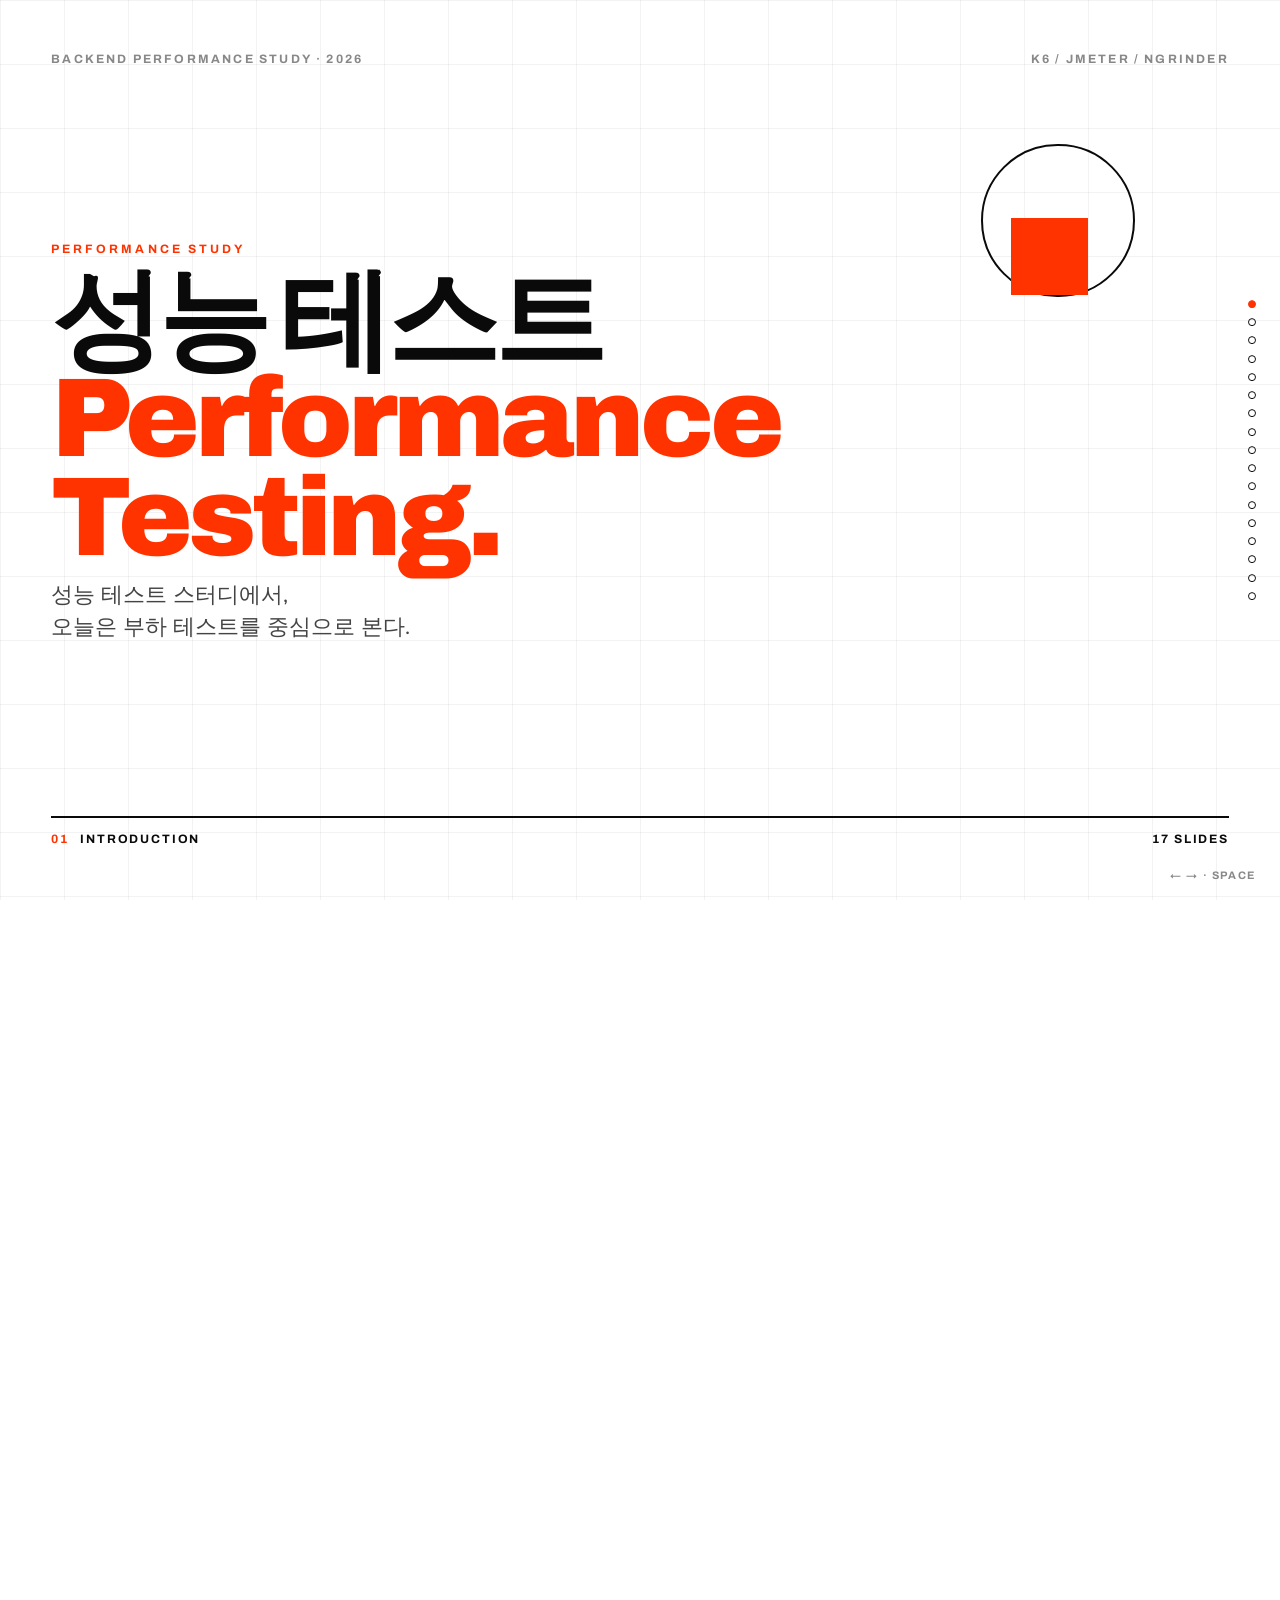
==== commit 79e16bb3: "최종본" ====
--- a/load-testing-presentation.html
+++ b/load-testing-presentation.html
@@ -13,769 +13,7 @@
 <link rel="preconnect" href="https://fonts.gstatic.com" crossorigin>
 <link href="https://fonts.googleapis.com/css2?family=Archivo:wght@500;700;800;900&family=Nunito:wght@300;400;500;600;700&family=JetBrains+Mono:wght@400;600&display=swap" rel="stylesheet">
 
-<style>
-/* ===========================================
-   CSS CUSTOM PROPERTIES (THEME)
-   Swiss Modern — Pure white, pure black, red accent
-   Modify --accent to change the entire theme accent color
-   =========================================== */
-:root {
-    --bg: #ffffff;
-    --ink: #0a0a0a;
-    --ink-soft: #444444;
-    --ink-mute: #888888;
-    --accent: #ff3300;
-    --accent-soft: #fff0ec;
-    --grid: rgba(10, 10, 10, 0.05);
-    --line: rgba(10, 10, 10, 0.12);
-    --code-bg: #0a0a0a;
-    --code-text: #e8e8e8;
-    --code-accent: #ff8866;
-
-    /* Typography (clamp for responsive scaling) */
-    --font-display: 'Archivo', sans-serif;
-    --font-body: 'Nunito', sans-serif;
-    --font-mono: 'JetBrains Mono', monospace;
-    --title-size: clamp(2rem, 6vw, 5rem);
-    --h2-size: clamp(1.5rem, 4vw, 3.2rem);
-    --h3-size: clamp(1.1rem, 2.2vw, 1.7rem);
-    --body-size: clamp(0.85rem, 1.4vw, 1.1rem);
-    --small-size: clamp(0.7rem, 1vw, 0.9rem);
-    --label-size: clamp(0.65rem, 0.95vw, 0.85rem);
-
-    /* Spacing */
-    --slide-padding: clamp(1.5rem, 4vw, 4rem);
-    --content-gap: clamp(0.75rem, 2vw, 2rem);
-    --element-gap: clamp(0.4rem, 1vw, 1rem);
-
-    /* Animation */
-    --ease-out-expo: cubic-bezier(0.16, 1, 0.3, 1);
-    --duration: 0.55s;
-}
-
-/* ===========================================
-   VIEWPORT BASE — DO NOT MODIFY
-   Lifted from viewport-base.css — ensures every
-   slide fits exactly within the viewport
-   =========================================== */
-*, *::before, *::after { margin: 0; padding: 0; box-sizing: border-box; }
-
-html, body {
-    height: 100%;
-    overflow-x: hidden;
-}
-html {
-    scroll-snap-type: y mandatory;
-    scroll-behavior: smooth;
-}
-
-body {
-    font-family: var(--font-body);
-    background: var(--bg);
-    color: var(--ink);
-    font-weight: 400;
-    line-height: 1.45;
-    -webkit-font-smoothing: antialiased;
-}
-
-.slide {
-    width: 100vw;
-    height: 100vh;
-    height: 100dvh;
-    overflow: hidden;
-    scroll-snap-align: start;
-    position: relative;
-    padding: var(--slide-padding);
-    display: flex;
-    flex-direction: column;
-    background-image:
-        linear-gradient(var(--grid) 1px, transparent 1px),
-        linear-gradient(90deg, var(--grid) 1px, transparent 1px);
-    background-size: clamp(40px, 5vw, 70px) clamp(40px, 5vw, 70px);
-}
-
-/* Responsive breakpoints — aggressive scaling */
-@media (max-height: 700px) {
-    :root {
-        --slide-padding: clamp(0.75rem, 3vw, 2rem);
-        --content-gap: clamp(0.5rem, 1.5vw, 1rem);
-        --title-size: clamp(1.4rem, 5vw, 3.2rem);
-        --h2-size: clamp(1.2rem, 3.2vw, 2.2rem);
-    }
-}
-@media (max-height: 600px) {
-    :root {
-        --slide-padding: clamp(0.5rem, 2.5vw, 1.5rem);
-        --title-size: clamp(1.2rem, 4.5vw, 2.4rem);
-        --h2-size: clamp(1rem, 2.8vw, 1.7rem);
-        --body-size: clamp(0.7rem, 1.2vw, 0.95rem);
-    }
-    .nav-dots, .keyboard-hint, .decorative { display: none; }
-}
-@media (max-width: 600px) {
-    :root { --title-size: clamp(1.4rem, 8vw, 2.5rem); }
-    .grid-3 { grid-template-columns: 1fr !important; }
-}
-
-/* Reduced motion */
-@media (prefers-reduced-motion: reduce) {
-    *, *::before, *::after {
-        animation-duration: 0.01ms !important;
-        transition-duration: 0.2s !important;
-    }
-    html { scroll-behavior: auto; }
-}
-
-/* ===========================================
-   SHARED LAYOUT ELEMENTS
-   =========================================== */
-
-/* Slide top bar — section number + label */
-.top-bar {
-    display: flex; justify-content: space-between; align-items: center;
-    font-family: var(--font-display); font-weight: 700;
-    font-size: var(--label-size);
-    letter-spacing: 0.18em; text-transform: uppercase;
-    color: var(--ink-mute);
-}
-.top-bar .num {
-    color: var(--accent); font-weight: 800;
-    font-size: clamp(0.75rem, 1.1vw, 1rem);
-}
-.top-bar .num::before {
-    content: ''; display: inline-block;
-    width: clamp(20px, 2.5vw, 32px); height: 2px;
-    background: var(--accent); margin-right: 0.6rem; vertical-align: middle;
-}
-
-/* Bottom footer */
-.foot-bar {
-    display: flex; justify-content: space-between; align-items: center;
-    border-top: 2px solid var(--ink);
-    padding-top: clamp(0.5rem, 1.5vh, 1rem);
-    font-family: var(--font-display); font-weight: 700;
-    font-size: var(--label-size);
-    letter-spacing: 0.15em; text-transform: uppercase;
-}
-
-/* Hero slide content area */
-.hero-area {
-    flex: 1;
-    display: flex; flex-direction: column; justify-content: center;
-    position: relative;
-    gap: var(--element-gap);
-    min-height: 0;
-}
-
-/* Eyebrow label */
-.eyebrow {
-    font-family: var(--font-display); font-weight: 700;
-    font-size: var(--label-size); letter-spacing: 0.25em;
-    text-transform: uppercase; color: var(--accent);
-}
-
-/* Display headings */
-h1.display, h2.display {
-    font-family: var(--font-display); font-weight: 900;
-    line-height: 0.92; letter-spacing: -0.04em;
-    color: var(--ink);
-}
-h1.display { font-size: var(--title-size); }
-h2.display { font-size: var(--h2-size); }
-h2.display .accent { color: var(--accent); }
-
-/* Body paragraph */
-.lede {
-    font-size: clamp(1rem, 1.7vw, 1.4rem);
-    font-weight: 500; line-height: 1.45;
-    max-width: 60ch; color: var(--ink-soft);
-}
-
-/* ===========================================
-   ANIMATIONS — staggered reveal on slide enter
-   Calm + Confident: 0.55s, exponential ease
-   =========================================== */
-.reveal {
-    opacity: 0;
-    transform: translateY(24px);
-    transition: opacity var(--duration) var(--ease-out-expo),
-                transform var(--duration) var(--ease-out-expo);
-}
-.slide.visible .reveal { opacity: 1; transform: translateY(0); }
-.slide.visible .reveal:nth-child(1) { transition-delay: 0.05s; }
-.slide.visible .reveal:nth-child(2) { transition-delay: 0.18s; }
-.slide.visible .reveal:nth-child(3) { transition-delay: 0.31s; }
-.slide.visible .reveal:nth-child(4) { transition-delay: 0.44s; }
-.slide.visible .reveal:nth-child(5) { transition-delay: 0.57s; }
-.slide.visible .reveal:nth-child(6) { transition-delay: 0.7s; }
-
-/* Geometric shapes that scale in */
-.reveal-scale {
-    opacity: 0; transform: scale(0.5);
-    transition: opacity 0.7s var(--ease-out-expo),
-                transform 0.7s var(--ease-out-expo);
-}
-.slide.visible .reveal-scale { opacity: 1; transform: scale(1); }
-
-/* ===========================================
-   GEOMETRIC SHAPES (Swiss Modern signature)
-   =========================================== */
-.geo-circle {
-    position: absolute; border: 2px solid var(--ink);
-    border-radius: 50%;
-}
-.geo-circle.filled { background: var(--accent); border-color: var(--accent); }
-.geo-square { position: absolute; background: var(--accent); }
-.geo-line { position: absolute; background: var(--ink); }
-
-/* ===========================================
-   1. TITLE SLIDE
-   =========================================== */
-.title-slide .hero-title {
-    font-size: clamp(2.5rem, 9vw, 7rem);
-    line-height: 0.88;
-    letter-spacing: -0.045em;
-}
-.title-slide .hero-title .accent { color: var(--accent); }
-.title-slide .geo-circle.t1 {
-    top: 10%; right: 8%;
-    width: clamp(80px, 12vw, 180px); height: clamp(80px, 12vw, 180px);
-}
-.title-slide .geo-square.t1 {
-    top: 20%; right: 12%;
-    width: clamp(40px, 6vw, 90px); height: clamp(40px, 6vw, 90px);
-}
-
-/* ===========================================
-   2. DEFINITION (정의 슬라이드)
-   =========================================== */
-.def-quote {
-    border-left: 4px solid var(--accent);
-    padding: clamp(0.8rem, 1.5vw, 1.5rem) 0 clamp(0.8rem, 1.5vw, 1.5rem) clamp(1rem, 2vw, 2rem);
-    margin: clamp(0.8rem, 2vh, 1.5rem) 0;
-    font-family: var(--font-display); font-weight: 500;
-    font-size: clamp(1.1rem, 2vw, 1.6rem);
-    line-height: 1.4; max-width: 55ch;
-}
-.def-quote strong { color: var(--accent); font-weight: 800; }
-.def-key {
-    margin-top: clamp(0.8rem, 2vh, 1.6rem);
-    font-size: clamp(0.95rem, 1.5vw, 1.2rem);
-    font-weight: 600; max-width: 55ch;
-}
-.def-key .arrow { color: var(--accent); font-weight: 800; margin-right: 0.4em; }
-
-/* ===========================================
-   3. DOMINO (도미노 다이어그램)
-   =========================================== */
-.domino-chain {
-    display: flex; flex-wrap: wrap; align-items: center;
-    gap: clamp(0.4rem, 1vw, 0.8rem);
-    margin-top: clamp(1rem, 2vh, 2rem);
-    font-family: var(--font-display); font-weight: 700;
-    font-size: clamp(0.85rem, 1.4vw, 1.15rem);
-}
-.domino-step {
-    padding: clamp(0.4rem, 1vw, 0.7rem) clamp(0.7rem, 1.4vw, 1.2rem);
-    background: var(--bg); border: 2px solid var(--ink);
-    letter-spacing: 0.02em;
-}
-.domino-step.crit { background: var(--accent); color: var(--bg); border-color: var(--accent); }
-.domino-arrow { color: var(--accent); font-weight: 900; font-size: clamp(1rem, 1.6vw, 1.3rem); }
-
-.cause-list {
-    list-style: none;
-    display: grid;
-    grid-template-columns: repeat(auto-fit, minmax(min(100%, 200px), 1fr));
-    gap: clamp(0.4rem, 1vw, 0.8rem);
-    margin: clamp(0.6rem, 1.5vh, 1rem) 0;
-    max-width: 90%;
-}
-.cause-list li {
-    padding: clamp(0.5rem, 1.2vw, 0.85rem);
-    background: var(--accent-soft);
-    border-left: 3px solid var(--accent);
-    font-size: var(--body-size); font-weight: 600;
-}
-
-/* ===========================================
-   4. CASE CARDS (3개 사례)
-   =========================================== */
-.grid-3 {
-    display: grid;
-    grid-template-columns: repeat(3, 1fr);
-    gap: clamp(0.8rem, 1.5vw, 1.5rem);
-    margin-top: clamp(0.8rem, 2vh, 1.5rem);
-    flex: 1;
-    min-height: 0;
-}
-.case-card {
-    background: var(--bg);
-    border: 2px solid var(--ink);
-    padding: clamp(0.8rem, 1.5vw, 1.5rem);
-    display: flex; flex-direction: column;
-    gap: clamp(0.4rem, 1vw, 0.8rem);
-    overflow: hidden;
-    position: relative;
-}
-.case-card .case-num {
-    font-family: var(--font-display); font-weight: 900;
-    font-size: clamp(1.5rem, 3vw, 2.5rem);
-    color: var(--accent); line-height: 1;
-}
-.case-card h3 {
-    font-family: var(--font-display); font-weight: 800;
-    font-size: clamp(0.95rem, 1.5vw, 1.25rem);
-    line-height: 1.2; letter-spacing: -0.01em;
-}
-.case-card p {
-    font-size: clamp(0.75rem, 1.1vw, 0.95rem);
-    color: var(--ink-soft); line-height: 1.5;
-    flex: 1; overflow: hidden;
-}
-.case-card .case-tag {
-    margin-top: auto;
-    font-family: var(--font-display); font-weight: 700;
-    font-size: var(--label-size);
-    letter-spacing: 0.15em; text-transform: uppercase;
-    color: var(--accent);
-    border-top: 1px solid var(--line);
-    padding-top: clamp(0.4rem, 0.8vw, 0.6rem);
-}
-
-/* ===========================================
-   5. COST vs STABILITY (양면 비교)
-   =========================================== */
-.split-2 {
-    display: grid; grid-template-columns: 1fr 1fr;
-    gap: clamp(1rem, 2vw, 2.5rem);
-    margin-top: clamp(0.8rem, 2vh, 1.5rem);
-    flex: 1; min-height: 0; align-items: stretch;
-}
-.opt-bad, .opt-good {
-    padding: clamp(0.8rem, 2vw, 2rem);
-    display: flex; flex-direction: column;
-    gap: clamp(0.5rem, 1vw, 1rem);
-}
-.opt-bad {
-    background: #f5f5f5; border-left: 4px solid var(--ink-mute);
-}
-.opt-good {
-    background: var(--accent-soft); border-left: 4px solid var(--accent);
-}
-.opt-symbol {
-    font-family: var(--font-display); font-weight: 900;
-    font-size: clamp(1.8rem, 3.5vw, 3rem);
-    line-height: 1; color: var(--ink-mute);
-}
-.opt-good .opt-symbol { color: var(--accent); }
-.opt-bad h3, .opt-good h3 {
-    font-family: var(--font-display); font-weight: 800;
-    font-size: clamp(1rem, 1.8vw, 1.4rem);
-    line-height: 1.25;
-}
-.opt-bad p, .opt-good p {
-    font-size: var(--body-size); color: var(--ink-soft);
-}
-
-/* ===========================================
-   TABLES
-   =========================================== */
-.tbl-wrap {
-    flex: 1; min-height: 0;
-    display: flex; flex-direction: column; justify-content: center;
-}
-.data-tbl {
-    width: 100%; border-collapse: collapse;
-    font-size: clamp(0.75rem, 1.2vw, 1rem);
-    margin-top: clamp(0.6rem, 1.5vh, 1rem);
-}
-.data-tbl thead th {
-    text-align: left;
-    font-family: var(--font-display); font-weight: 800;
-    font-size: var(--label-size);
-    letter-spacing: 0.12em; text-transform: uppercase;
-    border-bottom: 2px solid var(--ink);
-    padding: clamp(0.5rem, 1vw, 0.85rem) clamp(0.5rem, 1vw, 1rem);
-    color: var(--ink);
-}
-.data-tbl tbody td {
-    border-bottom: 1px solid var(--line);
-    padding: clamp(0.5rem, 1vw, 0.85rem) clamp(0.5rem, 1vw, 1rem);
-    vertical-align: top;
-    line-height: 1.4;
-}
-.data-tbl tbody tr:hover { background: var(--accent-soft); }
-.data-tbl .label {
-    font-family: var(--font-display); font-weight: 800;
-    color: var(--ink);
-    white-space: nowrap;
-}
-.data-tbl .label .accent-dot::before {
-    content: '●'; color: var(--accent);
-    margin-right: 0.4em; font-size: 0.7em; vertical-align: middle;
-}
-.data-tbl .highlight { color: var(--accent); font-weight: 700; }
-
-/* ===========================================
-   7. CODE BLOCK (VU 슬라이드)
-   =========================================== */
-.code-pane {
-    background: var(--code-bg); color: var(--code-text);
-    font-family: var(--font-mono); font-weight: 400;
-    padding: clamp(1rem, 2vw, 1.8rem);
-    font-size: clamp(0.75rem, 1.3vw, 1rem);
-    line-height: 1.65; letter-spacing: -0.01em;
-    margin: clamp(0.8rem, 2vh, 1.5rem) 0;
-    overflow: hidden;
-    position: relative;
-    border-left: 4px solid var(--accent);
-}
-.code-pane::before {
-    content: 'k6.options.js';
-    position: absolute; top: 0; right: 0;
-    background: var(--accent); color: var(--bg);
-    font-family: var(--font-display); font-weight: 700;
-    font-size: var(--label-size);
-    padding: 0.3rem 0.7rem;
-    letter-spacing: 0.1em;
-}
-.code-pane .kw { color: #ff8866; font-weight: 600; }
-.code-pane .str { color: #88dd99; }
-.code-pane .num { color: #ffcc66; }
-.code-pane .comment { color: #888888; font-style: italic; }
-.code-pane .prop { color: #99ccff; }
-
-.term-defs {
-    display: grid; grid-template-columns: repeat(3, 1fr);
-    gap: clamp(0.6rem, 1.2vw, 1.2rem);
-    margin-top: auto;
-}
-.term-defs .term {
-    padding: clamp(0.5rem, 1vw, 0.85rem);
-    border-top: 2px solid var(--ink);
-}
-.term-defs .term-name {
-    font-family: var(--font-display); font-weight: 800;
-    font-size: clamp(0.8rem, 1.3vw, 1.05rem);
-    color: var(--accent); text-transform: uppercase;
-    letter-spacing: 0.05em;
-}
-.term-defs .term-desc {
-    font-size: var(--small-size); color: var(--ink-soft);
-    margin-top: 0.3em;
-}
-
-/* ===========================================
-   8. METRIC OVERVIEW (3 KPI)
-   =========================================== */
-.kpi-grid {
-    display: grid; grid-template-columns: repeat(3, 1fr);
-    gap: clamp(0.8rem, 1.5vw, 1.5rem);
-    flex: 1; min-height: 0;
-    margin-top: clamp(0.8rem, 2vh, 1.5rem);
-}
-.kpi-card {
-    border: 2px solid var(--ink);
-    padding: clamp(0.8rem, 1.8vw, 1.6rem);
-    display: flex; flex-direction: column;
-    gap: clamp(0.4rem, 1vw, 0.8rem);
-    background: var(--bg);
-    position: relative;
-    overflow: hidden;
-}
-.kpi-card .kpi-num {
-    position: absolute;
-    top: clamp(0.3rem, 1vw, 0.6rem); right: clamp(0.6rem, 1.5vw, 1.2rem);
-    font-family: var(--font-display); font-weight: 900;
-    font-size: clamp(2rem, 5vw, 4.5rem);
-    color: var(--accent-soft); line-height: 1;
-    z-index: 0;
-}
-.kpi-card .kpi-content { position: relative; z-index: 1; }
-.kpi-card .kpi-name {
-    font-family: var(--font-display); font-weight: 900;
-    font-size: clamp(1rem, 1.8vw, 1.5rem);
-    color: var(--ink); line-height: 1.1;
-}
-.kpi-card .kpi-name .label {
-    display: block;
-    font-size: clamp(0.65rem, 1vw, 0.8rem);
-    color: var(--accent); font-weight: 700;
-    letter-spacing: 0.18em; margin-bottom: 0.4em;
-}
-.kpi-card .kpi-desc {
-    font-size: clamp(0.75rem, 1.15vw, 0.95rem);
-    color: var(--ink-soft); line-height: 1.5;
-    margin-top: clamp(0.3rem, 0.8vw, 0.6rem);
-}
-
-/* ===========================================
-   9-12. METRIC DETAIL SLIDES
-   =========================================== */
-.metric-row {
-    display: grid; grid-template-columns: 1fr 1fr;
-    gap: clamp(1rem, 2vw, 2.5rem);
-    flex: 1; min-height: 0; align-items: center;
-}
-.metric-formula {
-    background: var(--code-bg); color: var(--code-text);
-    font-family: var(--font-mono); font-weight: 400;
-    padding: clamp(0.8rem, 2vw, 1.5rem);
-    font-size: clamp(0.8rem, 1.4vw, 1.05rem);
-    line-height: 1.7;
-    border-left: 4px solid var(--accent);
-}
-.metric-formula .hi { color: var(--code-accent); font-weight: 600; }
-.metric-formula .res { color: #ffcc66; font-weight: 700; }
-
-.bullet-list { list-style: none; display: flex; flex-direction: column; gap: clamp(0.4rem, 1vw, 0.8rem); }
-.bullet-list li {
-    position: relative;
-    padding-left: 1.4em;
-    font-size: var(--body-size);
-    line-height: 1.55;
-}
-.bullet-list li::before {
-    content: ''; position: absolute;
-    left: 0; top: 0.55em;
-    width: 0.7em; height: 2px;
-    background: var(--accent);
-}
-.bullet-list li strong { color: var(--ink); font-weight: 700; }
-
-.trap-box {
-    background: #f5f5f5;
-    padding: clamp(0.8rem, 1.8vw, 1.4rem);
-    font-family: var(--font-mono);
-    font-size: clamp(0.75rem, 1.2vw, 0.95rem);
-    line-height: 1.7;
-    border-left: 4px solid var(--ink);
-}
-.trap-box .t-line { display: block; }
-.trap-box .t-out { color: var(--accent); font-weight: 700; margin-top: 0.5em; display: block; }
-
-/* ===========================================
-   13. IDEAL FLOW (4단계)
-   =========================================== */
-.flow-grid {
-    display: grid; grid-template-columns: repeat(4, 1fr);
-    gap: clamp(0.5rem, 1.2vw, 1rem);
-    flex: 1; min-height: 0;
-    margin-top: clamp(0.8rem, 2vh, 1.5rem);
-}
-.flow-step {
-    border: 2px solid var(--ink);
-    padding: clamp(0.7rem, 1.5vw, 1.2rem);
-    display: flex; flex-direction: column; justify-content: space-between;
-    position: relative;
-    overflow: hidden;
-}
-.flow-step:nth-child(odd) { background: var(--bg); }
-.flow-step:nth-child(even) { background: var(--accent-soft); }
-.flow-step .step-n {
-    font-family: var(--font-display); font-weight: 900;
-    font-size: clamp(1.2rem, 2.5vw, 2rem);
-    color: var(--accent); line-height: 1;
-}
-.flow-step h3 {
-    font-family: var(--font-display); font-weight: 800;
-    font-size: clamp(0.85rem, 1.4vw, 1.15rem);
-    line-height: 1.2; margin-top: 0.3em;
-}
-.flow-step p {
-    font-size: clamp(0.7rem, 1.05vw, 0.9rem);
-    color: var(--ink-soft); line-height: 1.45;
-    margin-top: clamp(0.4rem, 1vw, 0.8rem);
-}
-
-/* ===========================================
-   14. ENVIRONMENT DIAGRAM
-   =========================================== */
-.env-diagram {
-    display: flex; align-items: center; justify-content: center;
-    gap: clamp(0.8rem, 2vw, 2.5rem);
-    flex-wrap: wrap;
-    flex: 1; min-height: 0;
-    margin-top: clamp(0.8rem, 2vh, 1.5rem);
-}
-.env-node {
-    flex: 1; max-width: 320px; min-width: 200px;
-    border: 3px solid var(--ink);
-    padding: clamp(0.8rem, 2vw, 1.5rem);
-    text-align: center;
-    background: var(--bg);
-    position: relative;
-}
-.env-node.target { background: var(--accent); color: var(--bg); border-color: var(--accent); }
-.env-node .env-label {
-    font-family: var(--font-display); font-weight: 700;
-    font-size: var(--label-size);
-    letter-spacing: 0.18em; text-transform: uppercase;
-    color: var(--accent);
-    margin-bottom: clamp(0.4rem, 1vw, 0.8rem);
-}
-.env-node.target .env-label { color: var(--bg); opacity: 0.85; }
-.env-node h3 {
-    font-family: var(--font-display); font-weight: 900;
-    font-size: clamp(1rem, 1.8vw, 1.4rem);
-    line-height: 1.1;
-}
-.env-node p {
-    font-size: clamp(0.75rem, 1.1vw, 0.95rem);
-    margin-top: clamp(0.3rem, 0.8vw, 0.6rem);
-    color: var(--ink-soft);
-}
-.env-node.target p { color: rgba(255,255,255,0.85); }
-
-.env-arrow {
-    font-family: var(--font-display); font-weight: 900;
-    color: var(--accent);
-    font-size: clamp(1.5rem, 3vw, 2.5rem);
-    letter-spacing: -0.05em;
-}
-
-/* ===========================================
-   16. TOOL CARDS (k6/JMeter/nGrinder)
-   =========================================== */
-.tool-grid {
-    display: grid; grid-template-columns: repeat(3, 1fr);
-    gap: clamp(0.7rem, 1.4vw, 1.4rem);
-    flex: 1; min-height: 0;
-    margin-top: clamp(0.8rem, 2vh, 1.5rem);
-}
-.tool-card {
-    border: 2px solid var(--ink);
-    padding: clamp(0.8rem, 1.8vw, 1.5rem);
-    display: flex; flex-direction: column;
-    gap: clamp(0.4rem, 1vw, 0.7rem);
-    background: var(--bg);
-    overflow: hidden;
-}
-.tool-card.hero { background: var(--accent); color: var(--bg); border-color: var(--accent); }
-.tool-card .tool-name {
-    font-family: var(--font-display); font-weight: 900;
-    font-size: clamp(1.4rem, 2.6vw, 2.1rem);
-    line-height: 1; letter-spacing: -0.02em;
-}
-.tool-card .tool-tagline {
-    font-family: var(--font-display); font-weight: 700;
-    font-size: var(--label-size);
-    letter-spacing: 0.15em; text-transform: uppercase;
-    color: var(--accent);
-}
-.tool-card.hero .tool-tagline { color: var(--bg); opacity: 0.85; }
-.tool-card .tool-desc {
-    font-size: clamp(0.75rem, 1.1vw, 0.95rem);
-    color: var(--ink-soft); line-height: 1.5;
-    flex: 1;
-}
-.tool-card.hero .tool-desc { color: rgba(255,255,255,0.92); }
-.tool-card .tool-when {
-    border-top: 1px solid var(--line);
-    padding-top: clamp(0.4rem, 0.8vw, 0.6rem);
-    font-size: var(--small-size);
-    font-weight: 600;
-}
-.tool-card.hero .tool-when { border-top-color: rgba(255,255,255,0.3); }
-
-/* ===========================================
-   17. CLOSING SLIDE
-   =========================================== */
-.closing-grid {
-    display: grid; grid-template-columns: repeat(3, 1fr);
-    gap: clamp(0.6rem, 1.5vw, 1.5rem);
-    margin-top: clamp(0.8rem, 2vh, 1.5rem);
-}
-.closing-metric {
-    text-align: center;
-    padding: clamp(0.8rem, 2vw, 1.5rem) clamp(0.5rem, 1vw, 1rem);
-    border-top: 4px solid var(--accent);
-}
-.closing-metric .cm-name {
-    font-family: var(--font-display); font-weight: 900;
-    font-size: clamp(1.4rem, 2.8vw, 2.3rem);
-    color: var(--accent); line-height: 1;
-}
-.closing-metric .cm-meaning {
-    font-family: var(--font-display); font-weight: 800;
-    font-size: clamp(0.85rem, 1.3vw, 1.1rem);
-    margin-top: 0.5em;
-}
-.closing-metric .cm-desc {
-    font-size: var(--small-size); color: var(--ink-soft);
-    margin-top: 0.4em;
-}
-
-.closing-quote {
-    font-family: var(--font-display); font-weight: 500;
-    font-size: clamp(1.4rem, 3vw, 2.4rem);
-    line-height: 1.3; letter-spacing: -0.025em;
-    max-width: 22ch;
-    margin: clamp(0.8rem, 2vh, 1.5rem) 0;
-}
-.closing-quote .strike {
-    text-decoration: line-through;
-    text-decoration-color: var(--ink-mute);
-    text-decoration-thickness: 3px;
-    color: var(--ink-mute);
-    font-weight: 400;
-}
-.closing-quote .yes {
-    color: var(--accent); font-weight: 800;
-}
-
-/* ===========================================
-   PROGRESS BAR + NAV DOTS
-   =========================================== */
-.progress-bar {
-    position: fixed; top: 0; left: 0;
-    width: 0%; height: 3px;
-    background: var(--accent);
-    z-index: 100;
-    transition: width 0.2s linear;
-}
-.nav-dots {
-    position: fixed; right: clamp(0.8rem, 2vw, 1.5rem); top: 50%;
-    transform: translateY(-50%);
-    display: flex; flex-direction: column; gap: clamp(0.4rem, 0.8vw, 0.7rem);
-    z-index: 50;
-}
-.nav-dots button {
-    width: 8px; height: 8px;
-    border: 1.5px solid var(--ink);
-    background: transparent;
-    border-radius: 50%; cursor: pointer;
-    padding: 0;
-    transition: background 0.25s, transform 0.25s;
-}
-.nav-dots button:hover { transform: scale(1.4); }
-.nav-dots button.active { background: var(--accent); border-color: var(--accent); }
-
-.keyboard-hint {
-    position: fixed; bottom: clamp(0.5rem, 1.5vw, 1rem);
-    right: clamp(0.8rem, 2vw, 1.5rem);
-    font-family: var(--font-display); font-weight: 700;
-    font-size: clamp(0.6rem, 0.85vw, 0.75rem);
-    color: var(--ink-mute);
-    letter-spacing: 0.15em; text-transform: uppercase;
-    z-index: 50;
-    pointer-events: none;
-}
-
-@media (max-width: 768px) {
-    .grid-3, .kpi-grid, .tool-grid, .term-defs, .closing-grid, .flow-grid {
-        grid-template-columns: 1fr 1fr !important;
-    }
-    .split-2, .metric-row { grid-template-columns: 1fr !important; }
-    .nav-dots, .keyboard-hint { display: none; }
-}
-@media (max-width: 480px) {
-    .grid-3, .kpi-grid, .tool-grid, .term-defs, .closing-grid, .flow-grid {
-        grid-template-columns: 1fr !important;
-    }
-}
-</style>
+<link rel="stylesheet" href="load-testing-presentation.css">
 </head>
 <body>
 
@@ -808,8 +46,8 @@
             <span class="accent">Performance Testing.</span>
         </h1>
         <p class="lede reveal">
-            서비스가 안정적으로 처리할 수 있는<br>
-            적정한 범위를 찾아가는 과정.
+            성능 테스트 스터디에서,<br>
+            오늘은 부하 테스트를 중심으로 본다.
         </p>
     </div>
 
@@ -840,8 +78,8 @@
 
         <p class="def-key reveal">
             <span class="arrow">→</span>
-            "최대 몇 명까지 가능한가"가 아니라,
-            <strong>실제 환경에서 문제없이 동작하는 범위를 확인하는 것.</strong>
+            성능 테스트의 여러 영역 중,
+            <strong>예상 트래픽을 안정적으로 처리하는 범위를 확인하는 과정.</strong>
         </p>
     </div>
 
@@ -910,6 +148,11 @@
             <div class="case-num">01</div>
             <h3>대학 수강신청</h3>
             <p>명지대는 L4 스위치 과부하로 일정이 연기됐고, 이화여대는 자정까지 변경 기간을 연장했지만 재차 중단. 건국대는 한 학기 4번 중 정상 진행이 1번에 그쳤다.</p>
+            <div class="case-facts">
+                <div class="case-fact"><strong>Cause</strong><span>동시 접속 집중</span></div>
+                <div class="case-fact"><strong>Impact</strong><span>신청 지연·일정 변경</span></div>
+                <div class="case-impact"><span style="width:82%;"></span></div>
+            </div>
             <div class="case-tag">매 학기 반복</div>
         </article>
 
@@ -917,14 +160,24 @@
             <div class="case-num">02</div>
             <h3>콘서트·뮤지컬 티켓팅</h3>
             <p>인터파크는 대기열로 트래픽을 분산 처리. 예스24는 대기열 없이 일괄 입장하는 구조로 로그인 해제, 예매 버튼 누락 등 정합성 이슈가 발생했다.</p>
+            <div class="case-facts">
+                <div class="case-fact"><strong>Cause</strong><span>짧은 시간 피크</span></div>
+                <div class="case-fact"><strong>Impact</strong><span>대기열·예매 정합성</span></div>
+                <div class="case-impact"><span style="width:76%;"></span></div>
+            </div>
             <div class="case-tag">동시 접속 집중</div>
         </article>
 
         <article class="case-card">
             <div class="case-num">03</div>
             <h3>예스24 서비스 중단</h3>
-            <p>2025년 6월, 도서·티켓·eBook 등 온라인 서비스가 10일간 중단됐다. 부하가 아닌 랜섬웨어 사례지만, 시스템 정지가 만드는 연쇄 영향을 잘 보여준다.</p>
-            <div class="case-tag">2025.06 · 10일</div>
+            <p>2025년 6월, 랜섬웨어로 도서·티켓·eBook 등 주요 온라인 서비스가 중단됐고 일부 서비스는 며칠 뒤 재개됐다. 부하 사례는 아니지만, 시스템 정지가 만드는 연쇄 영향을 보여준다.</p>
+            <div class="case-facts">
+                <div class="case-fact"><strong>Cause</strong><span>랜섬웨어 장애</span></div>
+                <div class="case-fact"><strong>Impact</strong><span>도서·티켓 서비스 중단</span></div>
+                <div class="case-impact"><span style="width:95%;"></span></div>
+            </div>
+            <div class="case-tag">2025.06 · 운영 리스크</div>
         </article>
     </div>
 
@@ -952,11 +205,26 @@
             <div class="opt-symbol">✕</div>
             <h3>무조건 큰 서버</h3>
             <p>인프라 비용은 트래픽 대비 계속 증가하고, 피크 시간을 기준 잡으면 대부분 시간이 낭비된다. 오토스케일링 기준점도 결국 측정값이 있어야 정할 수 있다.</p>
+            <div class="cost-signal">
+                <div class="signal-title">Over-provisioning</div>
+                <div class="cost-bars">
+                    <div class="cost-bar"><span>비용</span><span class="track"><span class="fill" style="width:92%;"></span></span><strong>높음</strong></div>
+                    <div class="cost-bar"><span>활용률</span><span class="track"><span class="fill" style="width:34%;"></span></span><strong>낮음</strong></div>
+                </div>
+            </div>
         </div>
         <div class="opt-good">
             <div class="opt-symbol">✓</div>
             <h3>최소 비용으로 안정 확보</h3>
-            <p>성능 테스트는 <strong>"안정성을 확보하는 최소 비용 구조"</strong>를 찾기 위한 과정이다. 한계를 알아야 비용을 줄이면서도 안정적으로 운영할 수 있다.</p>
+            <p>부하 테스트는 <strong>"안정성을 확보하는 최소 비용 구조"</strong>를 찾기 위한 과정이다. 한계를 알아야 비용을 줄이면서도 안정적으로 운영할 수 있다.</p>
+            <div class="cost-signal">
+                <div class="signal-title">Measured Scaling</div>
+                <div class="decision-chain">
+                    <span>측정값</span>
+                    <span>임계점</span>
+                    <span>스케일 기준</span>
+                </div>
+            </div>
         </div>
     </div>
 
@@ -1011,6 +279,24 @@
                 </tr>
             </tbody>
         </table>
+        <div class="pattern-grid">
+            <div class="pattern-card">
+                <div class="pattern-name">Load</div>
+                <div class="sparkline spark-load"></div>
+            </div>
+            <div class="pattern-card">
+                <div class="pattern-name">Stress</div>
+                <div class="sparkline spark-stress"></div>
+            </div>
+            <div class="pattern-card">
+                <div class="pattern-name">Spike</div>
+                <div class="sparkline spark-spike"></div>
+            </div>
+            <div class="pattern-card">
+                <div class="pattern-name">Soak</div>
+                <div class="sparkline spark-soak"></div>
+            </div>
+        </div>
     </div>
 
     <p class="reveal" style="font-size: var(--small-size); color: var(--ink-mute); margin-top: clamp(0.5rem, 1.2vh, 1rem);">
@@ -1037,8 +323,8 @@
     <h2 class="display reveal">VU<span class="accent">.</span> 가상 사용자.</h2>
 
     <p class="lede reveal" style="margin-top: clamp(0.4rem, 1vh, 0.8rem);">
-        <strong style="color:var(--ink);">VU = 동시에 서버에 요청을 보내는 시뮬레이션된 사용자 1명.</strong><br>
-        VU 50명 = 동시에 50개의 요청이 들어오는 상황.
+        <strong style="color:var(--ink);">VU = 사용자 행동을 반복 실행하는 시뮬레이션된 사용자 1명.</strong><br>
+        같은 가상 사용자라도 도구마다 실행 모델이 다르다.
     </p>
 
     <div class="code-pane reveal">
@@ -1048,18 +334,74 @@
 };
     </div>
 
-    <div class="term-defs reveal">
-        <div class="term">
-            <div class="term-name">VU</div>
-            <div class="term-desc">"가짜 사용자 한 명." 사람이 하는 행동을 흉내. <strong>k6</strong></div>
-        </div>
-        <div class="term">
-            <div class="term-name">Thread</div>
-            <div class="term-desc">"일을 처리하는 작업자 1명." 1 Thread = 1 작업자. <strong>JMeter, nGrinder</strong></div>
-        </div>
-        <div class="term">
-            <div class="term-name">Agent</div>
-            <div class="term-desc">"부하를 대신 만드는 서버." 분산 부하 생성. <strong>nGrinder</strong></div>
+    <div class="tool-flow-compare reveal">
+        <div class="tool-flow-row k6">
+            <div class="flow-tool">k6</div>
+            <div class="flow-box">
+                <span class="flow-title">Scenario</span>
+                <span class="flow-sub">로그인 · 조회 · 클릭</span>
+            </div>
+            <div class="flow-box">
+                <span class="flow-title">VU</span>
+                <span class="flow-sub">사용자 역할</span>
+            </div>
+            <div class="flow-box">
+                <span class="flow-title">k6 Runtime</span>
+                <span class="flow-sub">실행 엔진</span>
+            </div>
+            <div class="flow-box end">
+                <span class="flow-title">Target</span>
+                <span class="flow-sub">요청 처리</span>
+            </div>
+            <div class="flow-box empty"></div>
+            <div class="flow-note"><strong>핵심:</strong> VU와 OS Thread가 1:1로 매핑되지 않는다.</div>
+        </div>
+
+        <div class="tool-flow-row">
+            <div class="flow-tool">JMeter</div>
+            <div class="flow-box">
+                <span class="flow-title">Scenario</span>
+                <span class="flow-sub">테스트 플랜</span>
+            </div>
+            <div class="flow-box">
+                <span class="flow-title">Thread Group</span>
+                <span class="flow-sub">사용자 그룹</span>
+            </div>
+            <div class="flow-box">
+                <span class="flow-title">Thread</span>
+                <span class="flow-sub">작업자 단위</span>
+            </div>
+            <div class="flow-box end">
+                <span class="flow-title">Target</span>
+                <span class="flow-sub">요청 처리</span>
+            </div>
+            <div class="flow-box empty"></div>
+            <div class="flow-note"><strong>핵심:</strong> Thread 기반으로 동시 사용자를 표현한다.</div>
+        </div>
+
+        <div class="tool-flow-row">
+            <div class="flow-tool">nGrinder</div>
+            <div class="flow-box">
+                <span class="flow-title">Scenario</span>
+                <span class="flow-sub">Groovy 스크립트</span>
+            </div>
+            <div class="flow-box">
+                <span class="flow-title">Controller</span>
+                <span class="flow-sub">테스트 지시</span>
+            </div>
+            <div class="flow-box">
+                <span class="flow-title">Agent</span>
+                <span class="flow-sub">부하 생성</span>
+            </div>
+            <div class="flow-box">
+                <span class="flow-title">Thread</span>
+                <span class="flow-sub">작업자 단위</span>
+            </div>
+            <div class="flow-box end">
+                <span class="flow-title">Target</span>
+                <span class="flow-sub">요청 처리</span>
+            </div>
+            <div class="flow-note"><strong>핵심:</strong> Controller가 지시하고 Agent가 분산 부하를 만든다.</div>
         </div>
     </div>
 
@@ -1089,6 +431,13 @@
                 <div class="kpi-name"><span class="label">처리량</span>TPS</div>
                 <p class="kpi-desc">초당 처리 가능한 요청 수. 시스템의 최대 처리 용량을 가늠하는 1차 지표.</p>
             </div>
+            <div class="kpi-signal">
+                <div class="kpi-spark kpi-throughput"></div>
+                <div class="kpi-points">
+                    <div class="kpi-point"><strong>신호</strong><span>증가 후 정체</span></div>
+                    <div class="kpi-point"><strong>의미</strong><span>Capacity 도달</span></div>
+                </div>
+            </div>
         </div>
         <div class="kpi-card">
             <div class="kpi-num">02</div>
@@ -1096,6 +445,13 @@
                 <div class="kpi-name"><span class="label">지연 시간</span>Latency</div>
                 <p class="kpi-desc">요청 → 응답까지 걸리는 시간. 평균이 아닌 <strong>P95·P99</strong>로 봐야 한다.</p>
             </div>
+            <div class="kpi-signal">
+                <div class="kpi-spark kpi-latency"></div>
+                <div class="kpi-points">
+                    <div class="kpi-point"><strong>신호</strong><span>P99 급상승</span></div>
+                    <div class="kpi-point"><strong>의미</strong><span>큐 대기 증가</span></div>
+                </div>
+            </div>
         </div>
         <div class="kpi-card">
             <div class="kpi-num">03</div>
@@ -1103,6 +459,13 @@
                 <div class="kpi-name"><span class="label">실패율</span>Error Rate</div>
                 <p class="kpi-desc">실패 요청 비율. 에러가 발생하기 시작하는 지점이 시스템 한계의 신호다.</p>
             </div>
+            <div class="kpi-signal">
+                <div class="kpi-spark kpi-error"></div>
+                <div class="kpi-points">
+                    <div class="kpi-point"><strong>신호</strong><span>5xx·Timeout</span></div>
+                    <div class="kpi-point"><strong>의미</strong><span>한계 초과</span></div>
+                </div>
+            </div>
         </div>
     </div>
 
@@ -1128,13 +491,13 @@
     <div class="metric-row reveal">
         <div>
             <div class="metric-formula">
-TPS <span class="hi">=</span> VU 수 <span class="hi">÷</span> 평균 응답시간(초)
-
-<span style="color:#888;">예) VU=100, 응답시간=200ms (0.2s)</span>
-<span style="color:#888;">→ TPS = 100 ÷ 0.2 = </span><span class="res">500 TPS</span>
+TPS <span class="hi">≈</span> VU 수 <span class="hi">÷</span> (응답시간 + 대기시간)
+
+<span style="color:#888;">예) VU=100, 응답시간=200ms, 대기시간=800ms</span>
+<span style="color:#888;">→ TPS ≈ 100 ÷ 1.0 = </span><span class="res">100 TPS</span>
             </div>
             <p style="font-size:var(--small-size); color:var(--ink-soft); margin-top:clamp(0.5rem,1vw,0.8rem); line-height:1.5;">
-                응답시간이 느려지면 TPS도 자동으로 낮아진다는 사실이 공식에서 직관적으로 드러난다.
+                실제 TPS는 VU 수, 응답시간, 대기시간, 시나리오 구조에 함께 영향을 받는다.
             </p>
         </div>
 
@@ -1169,6 +532,12 @@
 <span class="t-line">요청 99개 → 100ms</span>
 <span class="t-line">요청  1개 → 3,000ms</span>
 <span class="t-out">평균 = 약 130ms</span>
+<span class="avg-example">
+    <span class="avg-label">평균 연봉 예시</span>
+    <span class="avg-note">직원 9명 × 3천만 원<br>CEO 1명 × 30억 원</span>
+    <span class="avg-result">평균 연봉 ≈ 3억 원</span>
+    <span class="avg-note">대다수 직원의 상황은 가려진다.</span>
+</span>
 <span style="display:block; color:var(--ink-mute); font-size:0.85em; margin-top:0.6em;">겉보기엔 빠른 서비스이지만,<br>일부 사용자는 느린 응답을 경험한다.</span>
         </div>
 
@@ -1197,7 +566,7 @@
     </div>
 
     <p class="eyebrow reveal">부하 증가 시 변화 패턴</p>
-    <h2 class="display reveal">P99는<br><span class="accent">가장 먼저 반응한다.</span></h2>
+    <h2 class="display reveal">P99는<br><span class="accent">평균보다 먼저 흔들린다.</span></h2>
 
     <div class="tbl-wrap reveal">
         <table class="data-tbl">
@@ -1292,26 +661,41 @@
     <p class="eyebrow reveal">Section 06 · 핵심 개념</p>
     <h2 class="display reveal">시스템이 안정적으로 유지되는<br><span class="accent">전환 구간을 찾는 것.</span></h2>
 
-    <div class="flow-grid reveal">
-        <div class="flow-step">
-            <div class="step-n">01</div>
-            <h3>VU ↑ → TPS ↑</h3>
-            <p>사용자가 늘어나면 처리량도 비례해서 증가하는 안정 구간.</p>
-        </div>
-        <div class="flow-step">
-            <div class="step-n">02</div>
-            <h3>TPS 정체</h3>
-            <p>어느 순간 처리량 증가가 멈춘다 — Capacity 도달.</p>
-        </div>
-        <div class="flow-step">
-            <div class="step-n">03</div>
-            <h3>Latency ↑ (P99)</h3>
-            <p>큐가 쌓이면서 지연 시간이, 특히 P99가 먼저 튀어오른다.</p>
-        </div>
-        <div class="flow-step">
-            <div class="step-n">04</div>
-            <h3>Error 발생</h3>
-            <p>한계 초과. 에러 발생은 시스템이 더 이상 못 버틴다는 신호.</p>
+    <div class="flow-visual reveal">
+        <div class="capacity-chart">
+            <div class="chart-title">Capacity transition</div>
+            <div class="capacity-plot" aria-label="VU 증가에 따른 TPS 정체와 Latency 상승">
+                <div class="line tps"></div>
+                <div class="line latency"></div>
+                <div class="limit"><span>전환 구간</span></div>
+            </div>
+            <div class="capacity-legend">
+                <span>TPS</span>
+                <span class="lat">Latency / P99</span>
+            </div>
+        </div>
+
+        <div class="flow-grid">
+            <div class="flow-step">
+                <div class="step-n">01</div>
+                <h3>VU ↑ → TPS ↑</h3>
+                <p>사용자가 늘어나면 처리량도 비례해서 증가하는 안정 구간.</p>
+            </div>
+            <div class="flow-step">
+                <div class="step-n">02</div>
+                <h3>TPS 정체</h3>
+                <p>어느 순간 처리량 증가가 멈춘다 — Capacity 도달.</p>
+            </div>
+            <div class="flow-step">
+                <div class="step-n">03</div>
+                <h3>Latency ↑ (P99)</h3>
+                <p>큐가 쌓이면서 지연 시간이 증가하고, P99가 평균보다 먼저 흔들린다.</p>
+            </div>
+            <div class="flow-step">
+                <div class="step-n">04</div>
+                <h3>Error 발생</h3>
+                <p>한계 초과. 에러 발생은 시스템이 더 이상 못 버틴다는 신호.</p>
+            </div>
         </div>
     </div>
 
@@ -1362,7 +746,7 @@
 <!-- ===========================================
      15. TOOL COMPARISON TABLE
      =========================================== -->
-<section class="slide">
+<section class="slide tool-comparison-slide">
     <div class="top-bar reveal">
         <span class="num">08</span>
         <span>Tool Comparison</span>
@@ -1372,7 +756,7 @@
     <h2 class="display reveal">k6 · JMeter · nGrinder.</h2>
 
     <div class="tbl-wrap reveal">
-        <table class="data-tbl">
+        <table class="data-tbl tool-compare">
             <thead>
                 <tr>
                     <th>항목</th>
@@ -1384,31 +768,55 @@
             <tbody>
                 <tr>
                     <td class="label">작성 방식</td>
-                    <td>JavaScript 코드</td>
-                    <td>GUI (XML 저장)</td>
-                    <td>웹 UI + Groovy</td>
+                    <td><button class="term-tip" type="button" data-tip="테스트 시나리오를 코드로 작성하는 방식. Git 관리와 코드 리뷰에 유리하다.">JavaScript</button> 코드</td>
+                    <td><button class="term-tip" type="button" data-tip="화면에서 클릭으로 테스트 플랜을 구성하는 방식. 처음 접근은 쉽지만 변경 이력 추적은 어렵다.">GUI</button> (<button class="term-tip" type="button" data-tip="데이터 구조를 텍스트로 저장하는 형식. JMeter 테스트 플랜은 XML 파일로 저장된다.">XML</button> 저장)</td>
+                    <td>웹 UI + <button class="term-tip" type="button" data-tip="JVM 위에서 동작하는 스크립트 언어. nGrinder에서 테스트 스크립트 작성에 사용된다.">Groovy</button></td>
+                </tr>
+                <tr>
+                    <td class="label">기반 언어</td>
+                    <td><button class="term-tip" type="button" data-tip="k6 자체 런타임은 Go 기반이고, 테스트 시나리오는 JavaScript로 작성한다.">Go 런타임</button></td>
+                    <td><button class="term-tip" type="button" data-tip="Java 프로그램 실행 환경. 안정적이지만 메모리 사용량이 커질 수 있다.">Java / JVM</button></td>
+                    <td>Java + <button class="term-tip" type="button" data-tip="JVM 위에서 동작하는 스크립트 언어. nGrinder에서 테스트 스크립트 작성에 사용된다.">Groovy</button></td>
+                </tr>
+                <tr>
+                    <td class="label">실행 방식</td>
+                    <td><button class="term-tip" type="button" data-tip="터미널 명령어로 실행하는 방식. 자동화와 CI/CD 파이프라인에 넣기 쉽다.">CLI</button></td>
+                    <td><button class="term-tip" type="button" data-tip="GUI는 설계용으로 쓰고, 실제 부하 테스트는 CLI 실행이 권장된다.">GUI / CLI</button></td>
+                    <td>웹 UI (<button class="term-tip" type="button" data-tip="Controller가 테스트를 지시하고 여러 Agent가 실제 부하를 생성하는 분산 구조.">Controller-Agent</button>)</td>
                 </tr>
                 <tr>
                     <td class="label">메모리 / VU</td>
-                    <td class="highlight">~100 KB</td>
-                    <td>~1 MB (10× ↑)</td>
-                    <td>JVM (Agent 분산)</td>
+                    <td class="highlight"><button class="term-tip" type="button" data-tip="Virtual User. 실제 사용자를 흉내 내며 시나리오를 반복 실행하는 가상 사용자 단위.">VU</button>당 ~1-5 MB</td>
+                    <td>상대적으로 높음</td>
+                    <td><button class="term-tip" type="button" data-tip="Java 프로그램 실행 환경. 안정적이지만 메모리 사용량이 커질 수 있다.">JVM</button> 기반 (<button class="term-tip" type="button" data-tip="부하를 대신 만들어주는 서버. 여러 대로 나누면 더 큰 부하를 만들 수 있다.">Agent</button> 분산)</td>
+                </tr>
+                <tr>
+                    <td class="label">동시 사용자</td>
+                    <td>대규모 VU<br><span style="color:var(--ink-mute);">스크립트·장비 영향</span></td>
+                    <td>스레드 기반 제약</td>
+                    <td>대규모 VU<br><span style="color:var(--ink-mute);">Agent 분산 확장</span></td>
                 </tr>
                 <tr>
                     <td class="label">동시성 모델</td>
-                    <td>Goroutine + Event Loop</td>
-                    <td>Thread per VU</td>
-                    <td>Thread per VU (Agent 분산)</td>
+                    <td><button class="term-tip" type="button" data-tip="Go의 경량 실행 단위. 많은 작업을 비교적 적은 자원으로 동시에 처리할 수 있다.">Goroutine</button> + Event Loop</td>
+                    <td><button class="term-tip" type="button" data-tip="작업자 1명에 가까운 실행 단위. JMeter는 VU별 Thread 모델을 사용한다.">Thread</button> per VU</td>
+                    <td>Thread per VU<br><span style="color:var(--ink-mute);">Agent별 분산</span></td>
                 </tr>
                 <tr>
                     <td class="label">분산 부하</td>
-                    <td>k6 Operator (k8s)</td>
+                    <td><button class="term-tip" type="button" data-tip="Kubernetes 환경에서 k6 테스트를 분산 실행하도록 도와주는 운영 도구.">k6 Operator</button> (<button class="term-tip" type="button" data-tip="Kubernetes. 컨테이너를 여러 서버에 배포하고 운영하는 플랫폼.">k8s</button>)</td>
                     <td>JMeter 서버 분산</td>
-                    <td class="highlight">Controller-Agent 네이티브</td>
+                    <td class="highlight"><button class="term-tip" type="button" data-tip="Controller가 테스트를 지시하고 여러 Agent가 실제 부하를 생성하는 분산 구조.">Controller-Agent</button> 네이티브</td>
+                </tr>
+                <tr>
+                    <td class="label">프로토콜</td>
+                    <td>HTTP, WebSocket, gRPC 중심</td>
+                    <td class="highlight">DB·JMS·SMTP 등 광범위</td>
+                    <td>HTTP 중심</td>
                 </tr>
                 <tr>
                     <td class="label">CI/CD</td>
-                    <td class="highlight">CLI 친화적</td>
+                    <td class="highlight"><button class="term-tip" type="button" data-tip="코드 변경 후 테스트·빌드·배포를 자동화하는 개발 파이프라인.">CI/CD</button> 친화적</td>
                     <td>별도 설정 필요</td>
                     <td>가능하지만 번거로움</td>
                 </tr>
@@ -1419,13 +827,26 @@
                     <td>코드 + 웹 UI</td>
                 </tr>
                 <tr>
+                    <td class="label">시각화</td>
+                    <td>Grafana + Prometheus</td>
+                    <td>HTML 리포트 + 플러그인</td>
+                    <td>웹 UI 내장 + CSV/tgz</td>
+                </tr>
+                <tr>
+                    <td class="label">학습 곡선</td>
+                    <td>JS 알면 빠름</td>
+                    <td>GUI는 쉬움<br><span style="color:var(--ink-mute);">고급은 플러그인 의존</span></td>
+                    <td>설정 복잡<br><span style="color:var(--ink-mute);">진입장벽 있음</span></td>
+                </tr>
+                <tr>
                     <td class="label">첫 출시</td>
                     <td>2017년</td>
                     <td>1998년</td>
-                    <td>2011년 (네이버)</td>
+                    <td>2011년<br><span style="color:var(--ink-mute);">네이버 사내 도구</span></td>
                 </tr>
             </tbody>
         </table>
+        <p class="term-note"><button class="term-tip" type="button" data-tip="k6 시나리오에서 VU, duration, stages 같은 실행 조건을 정의하는 설정 객체. Load, Stress, Spike, Soak 패턴도 options로 표현할 수 있다.">options</button> 같은 점선 밑줄 키워드는 hover 또는 클릭으로 설명을 볼 수 있다.</p>
     </div>
 
     <div class="foot-bar reveal">
@@ -1451,19 +872,34 @@
         <div class="tool-card hero">
             <div class="tool-tagline">Performance as Code</div>
             <div class="tool-name">k6</div>
-            <p class="tool-desc">JS 기반 코드. Goroutine 이벤트 루프로 가벼움 (1/10 메모리). Grafana + Prometheus 연동이 강력. 단점은 GUI 없음, JDBC/SMTP 약함.</p>
+            <p class="tool-desc">JS 기반 코드. Go 런타임 기반으로 대규모 테스트에 효율적. Grafana + Prometheus 연동이 강력. 단점은 GUI 없음, JDBC/SMTP 약함.</p>
+            <div class="tool-fit">
+                <div class="fit-chip"><b>Best</b><span>Web API</span></div>
+                <div class="fit-chip"><b>Flow</b><span>CI/CD</span></div>
+                <div class="fit-chip"><b>Team</b><span>개발팀</span></div>
+            </div>
             <div class="tool-when">→ 일반적인 웹 API + CI/CD 자동화</div>
         </div>
         <div class="tool-card">
             <div class="tool-tagline">Legacy Standard</div>
             <div class="tool-name">JMeter</div>
             <p class="tool-desc">1998년부터 GUI로 누구나. <strong>JDBC·FTP·JMS·SMTP·LDAP</strong> 등 광범위한 프로토콜 지원. 단점은 무거움, XML로 Git 추적 곤란, 코드 리뷰 사실상 불가.</p>
+            <div class="tool-fit">
+                <div class="fit-chip"><b>Best</b><span>다중 프로토콜</span></div>
+                <div class="fit-chip"><b>Flow</b><span>GUI 작성</span></div>
+                <div class="fit-chip"><b>Team</b><span>QA 협업</span></div>
+            </div>
             <div class="tool-when">→ DB·메일·메시지큐 + GUI 작업</div>
         </div>
         <div class="tool-card">
             <div class="tool-tagline">Distributed Native</div>
             <div class="tool-name">nGrinder</div>
             <p class="tool-desc">네이버 사내 도구 → 2011 오픈소스. <strong>Controller + Agent</strong> 네이티브 분산 구조. 웹 UI에서 모니터링까지 한 곳. 단점은 진입 장벽 높음.</p>
+            <div class="tool-fit">
+                <div class="fit-chip"><b>Best</b><span>분산 부하</span></div>
+                <div class="fit-chip"><b>Flow</b><span>웹 콘솔</span></div>
+                <div class="fit-chip"><b>Team</b><span>사내 공용</span></div>
+            </div>
             <div class="tool-when">→ 수십만 VU 대규모 분산 + 사내 공용</div>
         </div>
     </div>
@@ -1480,14 +916,14 @@
      =========================================== -->
 <section class="slide">
     <div class="top-bar reveal">
-        <span class="num">10</span>
+        <span class="num">09</span>
         <span>Key Takeaways</span>
     </div>
 
-    <p class="eyebrow reveal">Section 09–10 · 핵심 정리</p>
+    <p class="eyebrow reveal">Section 09 · 핵심 정리</p>
 
     <p class="closing-quote reveal">
-        성능 테스트는<br>
+        오늘 다룬 부하 테스트는<br>
         <span class="strike">서버가 언제 한계에 부딪히는지 보는 테스트</span>가 아니라,<br>
         <span class="yes">어디까지 안정적으로 처리할 수 있는지</span><br>
         <span class="yes">찾아가는 과정이다.</span>
@@ -1531,153 +967,7 @@
      - Navigation dots
      - Intersection observer for animations
      =========================================== -->
-<script>
-class SlidePresentation {
-    constructor() {
-        this.slides = Array.from(document.querySelectorAll('.slide'));
-        this.currentSlide = 0;
-        this.isAnimating = false;
-
-        this.progressBar = document.getElementById('progressBar');
-        this.navDotsContainer = document.getElementById('navDots');
-
-        this.setupNavDots();
-        this.setupIntersectionObserver();
-        this.setupKeyboardNav();
-        this.setupTouchNav();
-        this.setupWheelNav();
-        this.setupProgressBar();
-    }
-
-    /* ---------------------------
-       Generate nav dots — clear first to avoid duplicates
-       on file re-open (outerHTML capture would otherwise
-       persist the rendered dots on disk)
-       --------------------------- */
-    setupNavDots() {
-        this.navDotsContainer.innerHTML = '';
-        this.slides.forEach((_, idx) => {
-            const dot = document.createElement('button');
-            dot.setAttribute('aria-label', `Go to slide ${idx + 1}`);
-            if (idx === 0) dot.classList.add('active');
-            dot.addEventListener('click', () => this.goToSlide(idx));
-            this.navDotsContainer.appendChild(dot);
-        });
-    }
-
-    /* ---------------------------
-       IntersectionObserver — adds .visible class so
-       CSS reveal transitions fire as slide enters view
-       --------------------------- */
-    setupIntersectionObserver() {
-        const observer = new IntersectionObserver((entries) => {
-            entries.forEach(entry => {
-                if (entry.isIntersecting && entry.intersectionRatio > 0.5) {
-                    entry.target.classList.add('visible');
-                    const idx = this.slides.indexOf(entry.target);
-                    if (idx !== -1) {
-                        this.currentSlide = idx;
-                        this.updateNavDots();
-                        this.updateProgress();
-                    }
-                }
-            });
-        }, { threshold: [0, 0.5, 1] });
-
-        this.slides.forEach(slide => observer.observe(slide));
-    }
-
-    setupKeyboardNav() {
-        document.addEventListener('keydown', (e) => {
-            switch (e.key) {
-                case 'ArrowDown': case 'ArrowRight':
-                case 'PageDown': case ' ':
-                    e.preventDefault(); this.next(); break;
-                case 'ArrowUp': case 'ArrowLeft': case 'PageUp':
-                    e.preventDefault(); this.prev(); break;
-                case 'Home':
-                    e.preventDefault(); this.goToSlide(0); break;
-                case 'End':
-                    e.preventDefault(); this.goToSlide(this.slides.length - 1); break;
-            }
-        });
-    }
-
-    setupTouchNav() {
-        let touchStartY = 0;
-        let touchStartX = 0;
-        document.addEventListener('touchstart', (e) => {
-            touchStartY = e.touches[0].clientY;
-            touchStartX = e.touches[0].clientX;
-        }, { passive: true });
-        document.addEventListener('touchend', (e) => {
-            const dy = e.changedTouches[0].clientY - touchStartY;
-            const dx = e.changedTouches[0].clientX - touchStartX;
-            if (Math.abs(dy) < 50 && Math.abs(dx) < 50) return;
-            if (Math.abs(dy) > Math.abs(dx)) {
-                if (dy < 0) this.next(); else this.prev();
-            }
-        }, { passive: true });
-    }
-
-    /* ---------------------------
-       Wheel nav with debounce — scroll snap handles
-       most cases, this prevents over-scrolling past slides
-       --------------------------- */
-    setupWheelNav() {
-        let wheelTimeout = null;
-        document.addEventListener('wheel', (e) => {
-            if (this.isAnimating) return;
-            clearTimeout(wheelTimeout);
-            wheelTimeout = setTimeout(() => {
-                this.isAnimating = false;
-            }, 250);
-        }, { passive: true });
-    }
-
-    setupProgressBar() {
-        this.updateProgress();
-    }
-
-    updateProgress() {
-        const pct = (this.currentSlide / Math.max(1, this.slides.length - 1)) * 100;
-        this.progressBar.style.width = pct + '%';
-    }
-
-    updateNavDots() {
-        const dots = this.navDotsContainer.querySelectorAll('button');
-        dots.forEach((d, i) => d.classList.toggle('active', i === this.currentSlide));
-    }
-
-    next() {
-        if (this.currentSlide < this.slides.length - 1) {
-            this.goToSlide(this.currentSlide + 1);
-        }
-    }
-    prev() {
-        if (this.currentSlide > 0) {
-            this.goToSlide(this.currentSlide - 1);
-        }
-    }
-    goToSlide(idx) {
-        idx = Math.max(0, Math.min(idx, this.slides.length - 1));
-        this.slides[idx].scrollIntoView({ behavior: 'smooth', block: 'start' });
-        this.currentSlide = idx;
-        this.updateNavDots();
-        this.updateProgress();
-    }
-}
-
-/* Initialize after DOM ready */
-if (document.readyState === 'loading') {
-    document.addEventListener('DOMContentLoaded', () => new SlidePresentation());
-} else {
-    new SlidePresentation();
-}
-
-/* First slide should be visible immediately on load */
-document.querySelector('.slide').classList.add('visible');
-</script>
+<script src="load-testing-presentation.js"></script>
 
 </body>
 </html>
--- a/load-testing-presentation.css
+++ b/load-testing-presentation.css
@@ -0,0 +1,1195 @@
+/* ===========================================
+   CSS CUSTOM PROPERTIES (THEME)
+   Swiss Modern — Pure white, pure black, red accent
+   Modify --accent to change the entire theme accent color
+   =========================================== */
+:root {
+    --bg: #ffffff;
+    --ink: #0a0a0a;
+    --ink-soft: #444444;
+    --ink-mute: #888888;
+    --accent: #ff3300;
+    --accent-soft: #fff0ec;
+    --grid: rgba(10, 10, 10, 0.05);
+    --line: rgba(10, 10, 10, 0.12);
+    --code-bg: #0a0a0a;
+    --code-text: #e8e8e8;
+    --code-accent: #ff8866;
+
+    /* Typography (clamp for responsive scaling) */
+    --font-display: 'Archivo', sans-serif;
+    --font-body: 'Nunito', sans-serif;
+    --font-mono: 'JetBrains Mono', monospace;
+    --title-size: clamp(2rem, 6vw, 5rem);
+    --h2-size: clamp(1.5rem, 4vw, 3.2rem);
+    --h3-size: clamp(1.1rem, 2.2vw, 1.7rem);
+    --body-size: clamp(0.85rem, 1.4vw, 1.1rem);
+    --small-size: clamp(0.7rem, 1vw, 0.9rem);
+    --label-size: clamp(0.65rem, 0.95vw, 0.85rem);
+
+    /* Spacing */
+    --slide-padding: clamp(1.5rem, 4vw, 4rem);
+    --content-gap: clamp(0.75rem, 2vw, 2rem);
+    --element-gap: clamp(0.4rem, 1vw, 1rem);
+
+    /* Animation */
+    --ease-out-expo: cubic-bezier(0.16, 1, 0.3, 1);
+    --duration: 0.55s;
+}
+
+/* ===========================================
+   VIEWPORT BASE — DO NOT MODIFY
+   Lifted from viewport-base.css — ensures every
+   slide fits exactly within the viewport
+   =========================================== */
+*, *::before, *::after { margin: 0; padding: 0; box-sizing: border-box; }
+
+html, body {
+    height: 100%;
+    overflow-x: hidden;
+}
+html {
+    scroll-snap-type: y mandatory;
+    scroll-behavior: smooth;
+}
+
+body {
+    font-family: var(--font-body);
+    background: var(--bg);
+    color: var(--ink);
+    font-weight: 400;
+    line-height: 1.45;
+    -webkit-font-smoothing: antialiased;
+}
+
+.slide {
+    width: 100vw;
+    height: 100vh;
+    height: 100dvh;
+    overflow: hidden;
+    scroll-snap-align: start;
+    position: relative;
+    padding: var(--slide-padding);
+    display: flex;
+    flex-direction: column;
+    background-image:
+        linear-gradient(var(--grid) 1px, transparent 1px),
+        linear-gradient(90deg, var(--grid) 1px, transparent 1px);
+    background-size: clamp(40px, 5vw, 70px) clamp(40px, 5vw, 70px);
+}
+
+/* Responsive breakpoints — aggressive scaling */
+@media (max-height: 700px) {
+    :root {
+        --slide-padding: clamp(0.75rem, 3vw, 2rem);
+        --content-gap: clamp(0.5rem, 1.5vw, 1rem);
+        --title-size: clamp(1.4rem, 5vw, 3.2rem);
+        --h2-size: clamp(1.2rem, 3.2vw, 2.2rem);
+    }
+}
+@media (max-height: 600px) {
+    :root {
+        --slide-padding: clamp(0.5rem, 2.5vw, 1.5rem);
+        --title-size: clamp(1.2rem, 4.5vw, 2.4rem);
+        --h2-size: clamp(1rem, 2.8vw, 1.7rem);
+        --body-size: clamp(0.7rem, 1.2vw, 0.95rem);
+    }
+    .nav-dots, .keyboard-hint, .decorative { display: none; }
+}
+@media (max-width: 600px) {
+    :root { --title-size: clamp(1.4rem, 8vw, 2.5rem); }
+    .grid-3 { grid-template-columns: 1fr !important; }
+}
+
+/* Reduced motion */
+@media (prefers-reduced-motion: reduce) {
+    *, *::before, *::after {
+        animation-duration: 0.01ms !important;
+        transition-duration: 0.2s !important;
+    }
+    html { scroll-behavior: auto; }
+}
+
+/* ===========================================
+   SHARED LAYOUT ELEMENTS
+   =========================================== */
+
+/* Slide top bar — section number + label */
+.top-bar {
+    display: flex; justify-content: space-between; align-items: center;
+    font-family: var(--font-display); font-weight: 700;
+    font-size: var(--label-size);
+    letter-spacing: 0.18em; text-transform: uppercase;
+    color: var(--ink-mute);
+}
+.top-bar .num {
+    color: var(--accent); font-weight: 800;
+    font-size: clamp(0.75rem, 1.1vw, 1rem);
+}
+.top-bar .num::before {
+    content: ''; display: inline-block;
+    width: clamp(20px, 2.5vw, 32px); height: 2px;
+    background: var(--accent); margin-right: 0.6rem; vertical-align: middle;
+}
+
+/* Bottom footer */
+.foot-bar {
+    display: flex; justify-content: space-between; align-items: center;
+    border-top: 2px solid var(--ink);
+    padding-top: clamp(0.5rem, 1.5vh, 1rem);
+    font-family: var(--font-display); font-weight: 700;
+    font-size: var(--label-size);
+    letter-spacing: 0.15em; text-transform: uppercase;
+}
+
+/* Hero slide content area */
+.hero-area {
+    flex: 1;
+    display: flex; flex-direction: column; justify-content: center;
+    position: relative;
+    gap: var(--element-gap);
+    min-height: 0;
+}
+
+/* Eyebrow label */
+.eyebrow {
+    font-family: var(--font-display); font-weight: 700;
+    font-size: var(--label-size); letter-spacing: 0.25em;
+    text-transform: uppercase; color: var(--accent);
+}
+
+/* Display headings */
+h1.display, h2.display {
+    font-family: var(--font-display); font-weight: 900;
+    line-height: 0.92; letter-spacing: -0.04em;
+    color: var(--ink);
+}
+h1.display { font-size: var(--title-size); }
+h2.display { font-size: var(--h2-size); }
+h2.display .accent { color: var(--accent); }
+
+/* Body paragraph */
+.lede {
+    font-size: clamp(1rem, 1.7vw, 1.4rem);
+    font-weight: 500; line-height: 1.45;
+    max-width: 60ch; color: var(--ink-soft);
+}
+
+/* ===========================================
+   ANIMATIONS — staggered reveal on slide enter
+   Calm + Confident: 0.55s, exponential ease
+   =========================================== */
+.reveal {
+    opacity: 0;
+    transform: translateY(24px);
+    transition: opacity var(--duration) var(--ease-out-expo),
+                transform var(--duration) var(--ease-out-expo);
+}
+.slide.visible .reveal { opacity: 1; transform: translateY(0); }
+.slide.visible .reveal:nth-child(1) { transition-delay: 0.05s; }
+.slide.visible .reveal:nth-child(2) { transition-delay: 0.18s; }
+.slide.visible .reveal:nth-child(3) { transition-delay: 0.31s; }
+.slide.visible .reveal:nth-child(4) { transition-delay: 0.44s; }
+.slide.visible .reveal:nth-child(5) { transition-delay: 0.57s; }
+.slide.visible .reveal:nth-child(6) { transition-delay: 0.7s; }
+
+/* Geometric shapes that scale in */
+.reveal-scale {
+    opacity: 0; transform: scale(0.5);
+    transition: opacity 0.7s var(--ease-out-expo),
+                transform 0.7s var(--ease-out-expo);
+}
+.slide.visible .reveal-scale { opacity: 1; transform: scale(1); }
+
+/* ===========================================
+   GEOMETRIC SHAPES (Swiss Modern signature)
+   =========================================== */
+.geo-circle {
+    position: absolute; border: 2px solid var(--ink);
+    border-radius: 50%;
+}
+.geo-circle.filled { background: var(--accent); border-color: var(--accent); }
+.geo-square { position: absolute; background: var(--accent); }
+.geo-line { position: absolute; background: var(--ink); }
+
+/* ===========================================
+   1. TITLE SLIDE
+   =========================================== */
+.title-slide .hero-title {
+    font-size: clamp(2.5rem, 9vw, 7rem);
+    line-height: 0.88;
+    letter-spacing: -0.045em;
+}
+.title-slide .hero-title .accent { color: var(--accent); }
+.title-slide .geo-circle.t1 {
+    top: 10%; right: 8%;
+    width: clamp(80px, 12vw, 180px); height: clamp(80px, 12vw, 180px);
+}
+.title-slide .geo-square.t1 {
+    top: 20%; right: 12%;
+    width: clamp(40px, 6vw, 90px); height: clamp(40px, 6vw, 90px);
+}
+
+/* ===========================================
+   2. DEFINITION (정의 슬라이드)
+   =========================================== */
+.def-quote {
+    border-left: 4px solid var(--accent);
+    padding: clamp(0.8rem, 1.5vw, 1.5rem) 0 clamp(0.8rem, 1.5vw, 1.5rem) clamp(1rem, 2vw, 2rem);
+    margin: clamp(0.8rem, 2vh, 1.5rem) 0;
+    font-family: var(--font-display); font-weight: 500;
+    font-size: clamp(1.1rem, 2vw, 1.6rem);
+    line-height: 1.4; max-width: 55ch;
+}
+.def-quote strong { color: var(--accent); font-weight: 800; }
+.def-key {
+    margin-top: clamp(0.8rem, 2vh, 1.6rem);
+    font-size: clamp(0.95rem, 1.5vw, 1.2rem);
+    font-weight: 600; max-width: 55ch;
+}
+.def-key .arrow { color: var(--accent); font-weight: 800; margin-right: 0.4em; }
+
+/* ===========================================
+   3. DOMINO (도미노 다이어그램)
+   =========================================== */
+.domino-chain {
+    display: flex; flex-wrap: wrap; align-items: center;
+    gap: clamp(0.4rem, 1vw, 0.8rem);
+    margin-top: clamp(1rem, 2vh, 2rem);
+    font-family: var(--font-display); font-weight: 700;
+    font-size: clamp(0.85rem, 1.4vw, 1.15rem);
+}
+.domino-step {
+    padding: clamp(0.4rem, 1vw, 0.7rem) clamp(0.7rem, 1.4vw, 1.2rem);
+    background: var(--bg); border: 2px solid var(--ink);
+    letter-spacing: 0.02em;
+}
+.domino-step.crit { background: var(--accent); color: var(--bg); border-color: var(--accent); }
+.domino-arrow { color: var(--accent); font-weight: 900; font-size: clamp(1rem, 1.6vw, 1.3rem); }
+
+.cause-list {
+    list-style: none;
+    display: grid;
+    grid-template-columns: repeat(auto-fit, minmax(min(100%, 200px), 1fr));
+    gap: clamp(0.4rem, 1vw, 0.8rem);
+    margin: clamp(0.6rem, 1.5vh, 1rem) 0;
+    max-width: 90%;
+}
+.cause-list li {
+    padding: clamp(0.5rem, 1.2vw, 0.85rem);
+    background: var(--accent-soft);
+    border-left: 3px solid var(--accent);
+    font-size: var(--body-size); font-weight: 600;
+}
+
+/* ===========================================
+   4. CASE CARDS (3개 사례)
+   =========================================== */
+.grid-3 {
+    display: grid;
+    grid-template-columns: repeat(3, 1fr);
+    gap: clamp(0.8rem, 1.5vw, 1.5rem);
+    margin-top: clamp(0.8rem, 2vh, 1.5rem);
+    flex: 1;
+    min-height: 0;
+}
+.case-card {
+    background: var(--bg);
+    border: 2px solid var(--ink);
+    padding: clamp(0.8rem, 1.5vw, 1.5rem);
+    display: flex; flex-direction: column;
+    gap: clamp(0.4rem, 1vw, 0.8rem);
+    overflow: hidden;
+    position: relative;
+}
+.case-card .case-num {
+    font-family: var(--font-display); font-weight: 900;
+    font-size: clamp(1.5rem, 3vw, 2.5rem);
+    color: var(--accent); line-height: 1;
+}
+.case-card h3 {
+    font-family: var(--font-display); font-weight: 800;
+    font-size: clamp(0.95rem, 1.5vw, 1.25rem);
+    line-height: 1.2; letter-spacing: -0.01em;
+}
+.case-card p {
+    font-size: clamp(0.75rem, 1.1vw, 0.95rem);
+    color: var(--ink-soft); line-height: 1.5;
+    flex: 1; overflow: hidden;
+}
+.case-card .case-tag {
+    margin-top: auto;
+    font-family: var(--font-display); font-weight: 700;
+    font-size: var(--label-size);
+    letter-spacing: 0.15em; text-transform: uppercase;
+    color: var(--accent);
+    border-top: 1px solid var(--line);
+    padding-top: clamp(0.4rem, 0.8vw, 0.6rem);
+}
+.case-facts {
+    display: grid;
+    gap: clamp(0.25rem, 0.6vw, 0.45rem);
+}
+.case-fact {
+    display: grid;
+    grid-template-columns: 3.4em 1fr;
+    gap: 0.45rem;
+    align-items: baseline;
+    font-size: clamp(0.68rem, 0.95vw, 0.82rem);
+    line-height: 1.35;
+    color: var(--ink-soft);
+}
+.case-fact strong {
+    font-family: var(--font-display); font-weight: 800;
+    color: var(--accent);
+    font-size: 0.86em;
+    letter-spacing: 0.12em;
+    text-transform: uppercase;
+}
+.case-impact {
+    height: 5px;
+    background: #eeeeee;
+    overflow: hidden;
+}
+.case-impact span {
+    display: block;
+    height: 100%;
+    background: var(--accent);
+}
+
+/* ===========================================
+   5. COST vs STABILITY (양면 비교)
+   =========================================== */
+.split-2 {
+    display: grid; grid-template-columns: 1fr 1fr;
+    gap: clamp(1rem, 2vw, 2.5rem);
+    margin-top: clamp(0.8rem, 2vh, 1.5rem);
+    flex: 1; min-height: 0; align-items: stretch;
+}
+.opt-bad, .opt-good {
+    padding: clamp(0.8rem, 2vw, 2rem);
+    display: flex; flex-direction: column;
+    gap: clamp(0.5rem, 1vw, 1rem);
+}
+.opt-bad {
+    background: #f5f5f5; border-left: 4px solid var(--ink-mute);
+}
+.opt-good {
+    background: var(--accent-soft); border-left: 4px solid var(--accent);
+}
+.opt-symbol {
+    font-family: var(--font-display); font-weight: 900;
+    font-size: clamp(1.8rem, 3.5vw, 3rem);
+    line-height: 1; color: var(--ink-mute);
+}
+.opt-good .opt-symbol { color: var(--accent); }
+.opt-bad h3, .opt-good h3 {
+    font-family: var(--font-display); font-weight: 800;
+    font-size: clamp(1rem, 1.8vw, 1.4rem);
+    line-height: 1.25;
+}
+.opt-bad p, .opt-good p {
+    font-size: var(--body-size); color: var(--ink-soft);
+}
+.cost-signal {
+    margin-top: auto;
+    border-top: 1px solid var(--line);
+    padding-top: clamp(0.5rem, 1vw, 0.85rem);
+}
+.cost-signal .signal-title {
+    font-family: var(--font-display); font-weight: 800;
+    font-size: var(--label-size);
+    letter-spacing: 0.14em; text-transform: uppercase;
+    color: var(--accent);
+    margin-bottom: clamp(0.35rem, 0.7vw, 0.55rem);
+}
+.cost-bars {
+    display: grid;
+    gap: clamp(0.3rem, 0.7vw, 0.5rem);
+}
+.cost-bar {
+    display: grid;
+    grid-template-columns: 4.2em 1fr 2.8em;
+    gap: 0.5rem;
+    align-items: center;
+    font-size: var(--small-size);
+    color: var(--ink-soft);
+}
+.cost-bar .track {
+    height: 7px;
+    background: rgba(10,10,10,0.1);
+}
+.cost-bar .fill {
+    display: block;
+    height: 100%;
+    background: var(--ink);
+}
+.opt-good .cost-bar .fill { background: var(--accent); }
+.decision-chain {
+    display: grid;
+    grid-template-columns: repeat(3, 1fr);
+    gap: clamp(0.35rem, 0.8vw, 0.55rem);
+}
+.decision-chain span {
+    border: 1px solid var(--line);
+    background: rgba(255,255,255,0.55);
+    padding: clamp(0.35rem, 0.8vw, 0.55rem);
+    font-size: var(--small-size);
+    font-weight: 700;
+    text-align: center;
+}
+
+/* ===========================================
+   TABLES
+   =========================================== */
+.tbl-wrap {
+    flex: 1; min-height: 0;
+    display: flex; flex-direction: column; justify-content: center;
+}
+.data-tbl {
+    width: 100%; border-collapse: collapse;
+    font-size: clamp(0.75rem, 1.2vw, 1rem);
+    margin-top: clamp(0.6rem, 1.5vh, 1rem);
+}
+.data-tbl thead th {
+    text-align: left;
+    font-family: var(--font-display); font-weight: 800;
+    font-size: var(--label-size);
+    letter-spacing: 0.12em; text-transform: uppercase;
+    border-bottom: 2px solid var(--ink);
+    padding: clamp(0.5rem, 1vw, 0.85rem) clamp(0.5rem, 1vw, 1rem);
+    color: var(--ink);
+}
+.data-tbl tbody td {
+    border-bottom: 1px solid var(--line);
+    padding: clamp(0.5rem, 1vw, 0.85rem) clamp(0.5rem, 1vw, 1rem);
+    vertical-align: top;
+    line-height: 1.4;
+}
+.data-tbl tbody tr:hover { background: var(--accent-soft); }
+.data-tbl .label {
+    font-family: var(--font-display); font-weight: 800;
+    color: var(--ink);
+    white-space: nowrap;
+}
+.data-tbl .label .accent-dot::before {
+    content: '●'; color: var(--accent);
+    margin-right: 0.4em; font-size: 0.7em; vertical-align: middle;
+}
+.data-tbl .highlight { color: var(--accent); font-weight: 700; }
+.tool-compare {
+    font-size: clamp(0.62rem, 0.92vw, 0.78rem);
+}
+.tool-compare tbody td {
+    padding: clamp(0.32rem, 0.7vw, 0.58rem) clamp(0.4rem, 0.8vw, 0.7rem);
+    line-height: 1.3;
+}
+.term-tip {
+    position: relative;
+    display: inline;
+    border: 0;
+    border-bottom: 1px dotted var(--accent);
+    padding: 0 0.05em 0.05em;
+    background: transparent;
+    color: inherit;
+    font: inherit;
+    font-weight: 700;
+    cursor: help;
+}
+.term-tip::after {
+    content: attr(data-tip);
+    position: absolute;
+    left: 50%;
+    bottom: calc(100% + 0.45rem);
+    transform: translateX(-50%) translateY(4px);
+    width: max-content;
+    max-width: min(280px, 48vw);
+    padding: 0.55rem 0.7rem;
+    background: var(--ink);
+    color: var(--bg);
+    font-family: var(--font-body);
+    font-size: clamp(0.65rem, 0.9vw, 0.78rem);
+    font-weight: 600;
+    line-height: 1.45;
+    white-space: normal;
+    text-align: left;
+    box-shadow: 0 10px 30px rgba(0,0,0,0.18);
+    opacity: 0;
+    pointer-events: none;
+    z-index: 20;
+    transition: opacity 0.15s ease, transform 0.15s ease;
+}
+.term-tip:hover::after,
+.term-tip:focus-visible::after,
+.term-tip.is-open::after {
+    opacity: 1;
+    transform: translateX(-50%) translateY(0);
+}
+.term-tip:focus-visible {
+    outline: 2px solid var(--accent);
+    outline-offset: 2px;
+}
+.term-note {
+    margin-top: clamp(0.5rem, 1vh, 0.8rem);
+    font-size: var(--small-size);
+    color: var(--ink-mute);
+    line-height: 1.45;
+}
+.tool-comparison-slide h2.display {
+    font-size: clamp(1.35rem, 3.3vw, 2.6rem);
+}
+.tool-comparison-slide .tbl-wrap {
+    justify-content: flex-start;
+}
+.pattern-grid {
+    display: grid;
+    grid-template-columns: repeat(4, 1fr);
+    gap: clamp(0.5rem, 1vw, 0.9rem);
+    margin-top: clamp(0.5rem, 1.2vh, 0.9rem);
+}
+.pattern-card {
+    border-top: 2px solid var(--ink);
+    padding-top: clamp(0.35rem, 0.8vw, 0.55rem);
+}
+.pattern-card .pattern-name {
+    font-family: var(--font-display); font-weight: 800;
+    font-size: var(--label-size);
+    letter-spacing: 0.12em; text-transform: uppercase;
+    color: var(--accent);
+    margin-bottom: 0.35rem;
+}
+.sparkline {
+    height: clamp(42px, 8vh, 72px);
+    position: relative;
+    background:
+        linear-gradient(to top, transparent 49%, rgba(10,10,10,0.08) 50%, transparent 51%),
+        linear-gradient(to right, rgba(10,10,10,0.07) 1px, transparent 1px);
+    background-size: 100% 100%, 25% 100%;
+    border-left: 1px solid var(--line);
+    border-bottom: 1px solid var(--line);
+    overflow: hidden;
+}
+.sparkline::before {
+    content: '';
+    position: absolute;
+    inset: 0;
+    background: var(--accent);
+    clip-path: var(--shape);
+}
+.spark-load { --shape: polygon(0 78%, 18% 78%, 28% 40%, 100% 40%, 100% 47%, 28% 47%, 18% 85%, 0 85%); }
+.spark-stress { --shape: polygon(0 82%, 18% 72%, 38% 58%, 58% 42%, 78% 24%, 100% 12%, 100% 19%, 78% 31%, 58% 49%, 38% 65%, 18% 79%, 0 89%); }
+.spark-spike { --shape: polygon(0 82%, 40% 82%, 50% 10%, 60% 82%, 100% 82%, 100% 89%, 60% 89%, 50% 23%, 40% 89%, 0 89%); }
+.spark-soak { --shape: polygon(0 62%, 100% 62%, 100% 69%, 0 69%); }
+
+/* ===========================================
+   7. CODE BLOCK (VU 슬라이드)
+   =========================================== */
+.code-pane {
+    background: var(--code-bg); color: var(--code-text);
+    font-family: var(--font-mono); font-weight: 400;
+    padding: clamp(1rem, 2vw, 1.8rem);
+    font-size: clamp(0.75rem, 1.3vw, 1rem);
+    line-height: 1.65; letter-spacing: -0.01em;
+    margin: clamp(0.8rem, 2vh, 1.5rem) 0;
+    overflow: hidden;
+    position: relative;
+    border-left: 4px solid var(--accent);
+}
+.code-pane::before {
+    content: 'k6.options.js';
+    position: absolute; top: 0; right: 0;
+    background: var(--accent); color: var(--bg);
+    font-family: var(--font-display); font-weight: 700;
+    font-size: var(--label-size);
+    padding: 0.3rem 0.7rem;
+    letter-spacing: 0.1em;
+}
+.code-pane .kw { color: #ff8866; font-weight: 600; }
+.code-pane .str { color: #88dd99; }
+.code-pane .num { color: #ffcc66; }
+.code-pane .comment { color: #888888; font-style: italic; }
+.code-pane .prop { color: #99ccff; }
+.code-pane .term-tip {
+    color: #99ccff;
+    border-bottom-color: #ff8866;
+}
+.code-pane .term-tip::after {
+    bottom: auto;
+    top: calc(100% + 0.45rem);
+}
+.tool-flow-compare {
+    display: grid;
+    gap: clamp(0.45rem, 1vh, 0.7rem);
+    margin-top: clamp(0.55rem, 1.2vh, 0.9rem);
+    flex: 1;
+    min-height: 0;
+}
+.tool-flow-row {
+    display: grid;
+    grid-template-columns: minmax(72px, 0.72fr) repeat(5, minmax(0, 1fr));
+    gap: clamp(0.35rem, 0.75vw, 0.55rem);
+    align-items: stretch;
+}
+.tool-flow-row.k6 .flow-box {
+    background: var(--accent-soft);
+}
+.tool-flow-row.k6 .flow-tool {
+    border-color: var(--accent);
+    color: var(--accent);
+}
+.flow-tool {
+    border-left: 4px solid var(--ink);
+    padding: clamp(0.45rem, 0.9vw, 0.7rem) 0;
+    font-family: var(--font-display);
+    font-weight: 900;
+    font-size: clamp(0.9rem, 1.5vw, 1.2rem);
+    line-height: 1;
+    display: flex;
+    align-items: center;
+}
+.flow-box {
+    position: relative;
+    border: 2px solid var(--ink);
+    background: var(--bg);
+    padding: clamp(0.45rem, 0.9vw, 0.7rem);
+    min-height: clamp(54px, 8vh, 78px);
+    display: flex;
+    flex-direction: column;
+    justify-content: center;
+}
+.flow-box.empty {
+    visibility: hidden;
+}
+.flow-box:not(.empty):not(.end)::after {
+    content: '→';
+    position: absolute;
+    right: -0.56rem;
+    top: 50%;
+    transform: translate(50%, -50%);
+    font-family: var(--font-display);
+    font-weight: 900;
+    color: var(--accent);
+    z-index: 2;
+}
+.flow-box .flow-title {
+    font-family: var(--font-display);
+    font-weight: 900;
+    font-size: clamp(0.78rem, 1.1vw, 0.95rem);
+    line-height: 1.1;
+}
+.flow-box .flow-sub {
+    margin-top: 0.22rem;
+    font-size: clamp(0.6rem, 0.85vw, 0.74rem);
+    color: var(--ink-soft);
+    line-height: 1.25;
+}
+.flow-note {
+    grid-column: 2 / -1;
+    margin-top: -0.2rem;
+    font-size: clamp(0.62rem, 0.9vw, 0.78rem);
+    color: var(--ink-mute);
+    line-height: 1.35;
+}
+.flow-note strong {
+    color: var(--accent);
+}
+
+/* ===========================================
+   8. METRIC OVERVIEW (3 KPI)
+   =========================================== */
+.kpi-grid {
+    display: grid; grid-template-columns: repeat(3, 1fr);
+    gap: clamp(0.8rem, 1.5vw, 1.5rem);
+    flex: 1; min-height: 0;
+    margin-top: clamp(0.8rem, 2vh, 1.5rem);
+}
+.kpi-card {
+    border: 2px solid var(--ink);
+    padding: clamp(0.8rem, 1.8vw, 1.6rem);
+    display: flex; flex-direction: column;
+    gap: clamp(0.4rem, 1vw, 0.8rem);
+    background: var(--bg);
+    position: relative;
+    overflow: hidden;
+}
+.kpi-card .kpi-num {
+    position: absolute;
+    top: clamp(0.3rem, 1vw, 0.6rem); right: clamp(0.6rem, 1.5vw, 1.2rem);
+    font-family: var(--font-display); font-weight: 900;
+    font-size: clamp(2rem, 5vw, 4.5rem);
+    color: var(--accent-soft); line-height: 1;
+    z-index: 0;
+}
+.kpi-card .kpi-content { position: relative; z-index: 1; }
+.kpi-card .kpi-name {
+    font-family: var(--font-display); font-weight: 900;
+    font-size: clamp(1rem, 1.8vw, 1.5rem);
+    color: var(--ink); line-height: 1.1;
+}
+.kpi-card .kpi-name .label {
+    display: block;
+    font-size: clamp(0.65rem, 1vw, 0.8rem);
+    color: var(--accent); font-weight: 700;
+    letter-spacing: 0.18em; margin-bottom: 0.4em;
+}
+.kpi-card .kpi-desc {
+    font-size: clamp(0.75rem, 1.15vw, 0.95rem);
+    color: var(--ink-soft); line-height: 1.5;
+    margin-top: clamp(0.3rem, 0.8vw, 0.6rem);
+}
+.kpi-signal {
+    margin-top: auto;
+    border-top: 1px solid var(--line);
+    padding-top: clamp(0.55rem, 1vw, 0.85rem);
+}
+.kpi-spark {
+    height: clamp(44px, 8vh, 74px);
+    position: relative;
+    background:
+        linear-gradient(to right, rgba(10,10,10,0.07) 1px, transparent 1px),
+        linear-gradient(to top, rgba(10,10,10,0.07) 1px, transparent 1px);
+    background-size: 25% 100%, 100% 50%;
+    border-left: 1px solid var(--line);
+    border-bottom: 1px solid var(--line);
+    overflow: hidden;
+}
+.kpi-spark::before {
+    content: '';
+    position: absolute;
+    inset: 0;
+    background: var(--accent);
+    clip-path: var(--kpi-shape);
+}
+.kpi-throughput { --kpi-shape: polygon(0 82%, 18% 65%, 36% 45%, 55% 34%, 75% 34%, 100% 34%, 100% 42%, 75% 42%, 55% 42%, 36% 53%, 18% 73%, 0 90%); }
+.kpi-latency { --kpi-shape: polygon(0 76%, 45% 76%, 63% 68%, 78% 42%, 92% 20%, 100% 16%, 100% 24%, 92% 29%, 78% 51%, 63% 77%, 45% 84%, 0 84%); }
+.kpi-error { --kpi-shape: polygon(0 86%, 62% 86%, 70% 78%, 76% 86%, 82% 55%, 88% 86%, 94% 28%, 100% 86%, 100% 94%, 94% 43%, 88% 94%, 82% 68%, 76% 94%, 70% 86%, 62% 94%, 0 94%); }
+.kpi-points {
+    display: grid;
+    gap: clamp(0.25rem, 0.6vw, 0.4rem);
+    margin-top: clamp(0.45rem, 0.9vw, 0.65rem);
+}
+.kpi-point {
+    display: flex;
+    justify-content: space-between;
+    gap: 0.6rem;
+    font-size: clamp(0.66rem, 0.95vw, 0.82rem);
+    line-height: 1.25;
+    color: var(--ink-soft);
+}
+.kpi-point strong {
+    font-family: var(--font-display);
+    font-weight: 800;
+    color: var(--ink);
+    white-space: nowrap;
+}
+
+/* ===========================================
+   9-12. METRIC DETAIL SLIDES
+   =========================================== */
+.metric-row {
+    display: grid; grid-template-columns: 1fr 1fr;
+    gap: clamp(1rem, 2vw, 2.5rem);
+    flex: 1; min-height: 0; align-items: center;
+}
+.metric-formula {
+    background: var(--code-bg); color: var(--code-text);
+    font-family: var(--font-mono); font-weight: 400;
+    padding: clamp(0.8rem, 2vw, 1.5rem);
+    font-size: clamp(0.8rem, 1.4vw, 1.05rem);
+    line-height: 1.7;
+    border-left: 4px solid var(--accent);
+}
+.metric-formula .hi { color: var(--code-accent); font-weight: 600; }
+.metric-formula .res { color: #ffcc66; font-weight: 700; }
+
+.bullet-list { list-style: none; display: flex; flex-direction: column; gap: clamp(0.4rem, 1vw, 0.8rem); }
+.bullet-list li {
+    position: relative;
+    padding-left: 1.4em;
+    font-size: var(--body-size);
+    line-height: 1.55;
+}
+.bullet-list li::before {
+    content: ''; position: absolute;
+    left: 0; top: 0.55em;
+    width: 0.7em; height: 2px;
+    background: var(--accent);
+}
+.bullet-list li strong { color: var(--ink); font-weight: 700; }
+
+.trap-box {
+    background: #f5f5f5;
+    padding: clamp(0.8rem, 1.8vw, 1.4rem);
+    font-family: var(--font-mono);
+    font-size: clamp(0.75rem, 1.2vw, 0.95rem);
+    line-height: 1.7;
+    border-left: 4px solid var(--ink);
+}
+.trap-box .t-line { display: block; }
+.trap-box .t-out { color: var(--accent); font-weight: 700; margin-top: 0.5em; display: block; }
+.avg-example {
+    margin-top: clamp(0.7rem, 1.4vw, 1rem);
+    padding-top: clamp(0.6rem, 1vw, 0.8rem);
+    border-top: 1px solid rgba(10,10,10,0.16);
+}
+.avg-example .avg-label {
+    display: block;
+    font-family: var(--font-display);
+    font-weight: 800;
+    font-size: var(--label-size);
+    letter-spacing: 0.14em;
+    text-transform: uppercase;
+    color: var(--accent);
+    margin-bottom: 0.35rem;
+}
+.avg-example .avg-note {
+    display: block;
+    color: var(--ink-soft);
+    font-size: 0.86em;
+    line-height: 1.55;
+}
+.avg-example .avg-result {
+    display: block;
+    color: var(--ink);
+    font-weight: 700;
+    margin-top: 0.35rem;
+}
+
+/* ===========================================
+   13. IDEAL FLOW (4단계)
+   =========================================== */
+.flow-grid {
+    display: grid; grid-template-columns: repeat(4, 1fr);
+    gap: clamp(0.5rem, 1.2vw, 1rem);
+    flex: 1; min-height: 0;
+    margin-top: clamp(0.8rem, 2vh, 1.5rem);
+}
+.flow-step {
+    border: 2px solid var(--ink);
+    padding: clamp(0.7rem, 1.5vw, 1.2rem);
+    display: flex; flex-direction: column; justify-content: space-between;
+    position: relative;
+    overflow: hidden;
+}
+.flow-step:nth-child(odd) { background: var(--bg); }
+.flow-step:nth-child(even) { background: var(--accent-soft); }
+.flow-step .step-n {
+    font-family: var(--font-display); font-weight: 900;
+    font-size: clamp(1.2rem, 2.5vw, 2rem);
+    color: var(--accent); line-height: 1;
+}
+.flow-step h3 {
+    font-family: var(--font-display); font-weight: 800;
+    font-size: clamp(0.85rem, 1.4vw, 1.15rem);
+    line-height: 1.2; margin-top: 0.3em;
+}
+.flow-step p {
+    font-size: clamp(0.7rem, 1.05vw, 0.9rem);
+    color: var(--ink-soft); line-height: 1.45;
+    margin-top: clamp(0.4rem, 1vw, 0.8rem);
+}
+.flow-visual {
+    display: grid;
+    grid-template-columns: 1.25fr 1fr;
+    gap: clamp(0.8rem, 1.6vw, 1.4rem);
+    flex: 1; min-height: 0;
+    margin-top: clamp(0.8rem, 2vh, 1.3rem);
+}
+.flow-visual .flow-grid {
+    margin-top: 0;
+    grid-template-columns: repeat(2, 1fr);
+}
+.capacity-chart {
+    border: 2px solid var(--ink);
+    padding: clamp(0.7rem, 1.5vw, 1.2rem);
+    display: flex;
+    flex-direction: column;
+    min-height: 0;
+    background: var(--bg);
+}
+.capacity-chart .chart-title {
+    font-family: var(--font-display); font-weight: 800;
+    font-size: var(--label-size);
+    letter-spacing: 0.16em; text-transform: uppercase;
+    color: var(--accent);
+}
+.capacity-plot {
+    position: relative;
+    flex: 1;
+    min-height: 180px;
+    margin-top: clamp(0.5rem, 1vw, 0.8rem);
+    border-left: 2px solid var(--ink);
+    border-bottom: 2px solid var(--ink);
+    background:
+        linear-gradient(to top, transparent 24%, rgba(10,10,10,0.06) 25%, transparent 26%),
+        linear-gradient(to right, transparent 24%, rgba(10,10,10,0.06) 25%, transparent 26%);
+    background-size: 100% 25%, 25% 100%;
+}
+.capacity-plot .line {
+    position: absolute;
+    inset: 0;
+    border-radius: 0;
+}
+.capacity-plot .tps {
+    background: var(--ink);
+    clip-path: polygon(4% 80%, 22% 64%, 42% 42%, 58% 34%, 78% 34%, 96% 34%, 96% 39%, 78% 39%, 58% 39%, 42% 47%, 22% 69%, 4% 85%);
+}
+.capacity-plot .latency {
+    background: var(--accent);
+    clip-path: polygon(4% 84%, 40% 82%, 58% 76%, 72% 48%, 88% 20%, 96% 12%, 96% 18%, 88% 27%, 72% 55%, 58% 82%, 40% 88%, 4% 90%);
+}
+.capacity-plot .limit {
+    position: absolute;
+    top: 0; bottom: 0; left: 58%;
+    border-left: 2px dashed var(--accent);
+}
+.capacity-plot .limit span {
+    position: absolute;
+    top: 0.4rem; left: 0.45rem;
+    font-family: var(--font-display); font-weight: 800;
+    font-size: var(--label-size);
+    color: var(--accent);
+    white-space: nowrap;
+}
+.capacity-legend {
+    display: flex; gap: 1rem; flex-wrap: wrap;
+    margin-top: clamp(0.4rem, 0.8vw, 0.6rem);
+    font-size: var(--small-size);
+    color: var(--ink-soft);
+}
+.capacity-legend span::before {
+    content: '';
+    display: inline-block;
+    width: 1.1em; height: 0.28em;
+    margin-right: 0.4em;
+    vertical-align: middle;
+    background: var(--ink);
+}
+.capacity-legend .lat::before { background: var(--accent); }
+
+/* ===========================================
+   14. ENVIRONMENT DIAGRAM
+   =========================================== */
+.env-diagram {
+    display: flex; align-items: center; justify-content: center;
+    gap: clamp(0.8rem, 2vw, 2.5rem);
+    flex-wrap: wrap;
+    flex: 1; min-height: 0;
+    margin-top: clamp(0.8rem, 2vh, 1.5rem);
+}
+.env-node {
+    flex: 1; max-width: 320px; min-width: 200px;
+    border: 3px solid var(--ink);
+    padding: clamp(0.8rem, 2vw, 1.5rem);
+    text-align: center;
+    background: var(--bg);
+    position: relative;
+}
+.env-node.target { background: var(--accent); color: var(--bg); border-color: var(--accent); }
+.env-node .env-label {
+    font-family: var(--font-display); font-weight: 700;
+    font-size: var(--label-size);
+    letter-spacing: 0.18em; text-transform: uppercase;
+    color: var(--accent);
+    margin-bottom: clamp(0.4rem, 1vw, 0.8rem);
+}
+.env-node.target .env-label { color: var(--bg); opacity: 0.85; }
+.env-node h3 {
+    font-family: var(--font-display); font-weight: 900;
+    font-size: clamp(1rem, 1.8vw, 1.4rem);
+    line-height: 1.1;
+}
+.env-node p {
+    font-size: clamp(0.75rem, 1.1vw, 0.95rem);
+    margin-top: clamp(0.3rem, 0.8vw, 0.6rem);
+    color: var(--ink-soft);
+}
+.env-node.target p { color: rgba(255,255,255,0.85); }
+
+.env-arrow {
+    font-family: var(--font-display); font-weight: 900;
+    color: var(--accent);
+    font-size: clamp(1.5rem, 3vw, 2.5rem);
+    letter-spacing: -0.05em;
+}
+
+/* ===========================================
+   16. TOOL CARDS (k6/JMeter/nGrinder)
+   =========================================== */
+.tool-grid {
+    display: grid; grid-template-columns: repeat(3, 1fr);
+    gap: clamp(0.7rem, 1.4vw, 1.4rem);
+    flex: 1; min-height: 0;
+    margin-top: clamp(0.8rem, 2vh, 1.5rem);
+}
+.tool-card {
+    border: 2px solid var(--ink);
+    padding: clamp(0.8rem, 1.8vw, 1.5rem);
+    display: flex; flex-direction: column;
+    gap: clamp(0.4rem, 1vw, 0.7rem);
+    background: var(--bg);
+    overflow: hidden;
+}
+.tool-card.hero { background: var(--accent); color: var(--bg); border-color: var(--accent); }
+.tool-card .tool-name {
+    font-family: var(--font-display); font-weight: 900;
+    font-size: clamp(1.4rem, 2.6vw, 2.1rem);
+    line-height: 1; letter-spacing: -0.02em;
+}
+.tool-card .tool-tagline {
+    font-family: var(--font-display); font-weight: 700;
+    font-size: var(--label-size);
+    letter-spacing: 0.15em; text-transform: uppercase;
+    color: var(--accent);
+}
+.tool-card.hero .tool-tagline { color: var(--bg); opacity: 0.85; }
+.tool-card .tool-desc {
+    font-size: clamp(0.75rem, 1.1vw, 0.95rem);
+    color: var(--ink-soft); line-height: 1.5;
+    flex: 1;
+}
+.tool-card.hero .tool-desc { color: rgba(255,255,255,0.92); }
+.tool-card .tool-when {
+    border-top: 1px solid var(--line);
+    padding-top: clamp(0.4rem, 0.8vw, 0.6rem);
+    font-size: var(--small-size);
+    font-weight: 600;
+}
+.tool-card.hero .tool-when { border-top-color: rgba(255,255,255,0.3); }
+.tool-fit {
+    display: grid;
+    grid-template-columns: repeat(3, 1fr);
+    gap: clamp(0.3rem, 0.7vw, 0.5rem);
+    margin-top: auto;
+}
+.fit-chip {
+    border: 1px solid var(--line);
+    padding: clamp(0.3rem, 0.7vw, 0.5rem);
+    min-height: 46px;
+    display: flex;
+    flex-direction: column;
+    justify-content: center;
+}
+.fit-chip b {
+    font-family: var(--font-display); font-weight: 800;
+    font-size: clamp(0.55rem, 0.75vw, 0.68rem);
+    letter-spacing: 0.12em; text-transform: uppercase;
+    color: var(--accent);
+    line-height: 1.1;
+}
+.fit-chip span {
+    font-size: clamp(0.62rem, 0.9vw, 0.78rem);
+    line-height: 1.25;
+    color: var(--ink-soft);
+    margin-top: 0.2rem;
+}
+.tool-card.hero .fit-chip {
+    border-color: rgba(255,255,255,0.28);
+    background: rgba(255,255,255,0.08);
+}
+.tool-card.hero .fit-chip b,
+.tool-card.hero .fit-chip span { color: var(--bg); }
+
+/* ===========================================
+   17. CLOSING SLIDE
+   =========================================== */
+.closing-grid {
+    display: grid; grid-template-columns: repeat(3, 1fr);
+    gap: clamp(0.6rem, 1.5vw, 1.5rem);
+    margin-top: clamp(0.8rem, 2vh, 1.5rem);
+}
+.closing-metric {
+    text-align: center;
+    padding: clamp(0.8rem, 2vw, 1.5rem) clamp(0.5rem, 1vw, 1rem);
+    border-top: 4px solid var(--accent);
+}
+.closing-metric .cm-name {
+    font-family: var(--font-display); font-weight: 900;
+    font-size: clamp(1.4rem, 2.8vw, 2.3rem);
+    color: var(--accent); line-height: 1;
+}
+.closing-metric .cm-meaning {
+    font-family: var(--font-display); font-weight: 800;
+    font-size: clamp(0.85rem, 1.3vw, 1.1rem);
+    margin-top: 0.5em;
+}
+.closing-metric .cm-desc {
+    font-size: var(--small-size); color: var(--ink-soft);
+    margin-top: 0.4em;
+}
+
+.closing-quote {
+    font-family: var(--font-display); font-weight: 500;
+    font-size: clamp(1.4rem, 3vw, 2.4rem);
+    line-height: 1.3; letter-spacing: -0.025em;
+    max-width: 22ch;
+    margin: clamp(0.8rem, 2vh, 1.5rem) 0;
+}
+.closing-quote .strike {
+    text-decoration: line-through;
+    text-decoration-color: var(--ink-mute);
+    text-decoration-thickness: 3px;
+    color: var(--ink-mute);
+    font-weight: 400;
+}
+.closing-quote .yes {
+    color: var(--accent); font-weight: 800;
+}
+
+/* ===========================================
+   PROGRESS BAR + NAV DOTS
+   =========================================== */
+.progress-bar {
+    position: fixed; top: 0; left: 0;
+    width: 0%; height: 3px;
+    background: var(--accent);
+    z-index: 100;
+    transition: width 0.2s linear;
+}
+.nav-dots {
+    position: fixed; right: clamp(0.8rem, 2vw, 1.5rem); top: 50%;
+    transform: translateY(-50%);
+    display: flex; flex-direction: column; gap: clamp(0.4rem, 0.8vw, 0.7rem);
+    z-index: 50;
+}
+.nav-dots button {
+    width: 8px; height: 8px;
+    border: 1.5px solid var(--ink);
+    background: transparent;
+    border-radius: 50%; cursor: pointer;
+    padding: 0;
+    transition: background 0.25s, transform 0.25s;
+}
+.nav-dots button:hover { transform: scale(1.4); }
+.nav-dots button.active { background: var(--accent); border-color: var(--accent); }
+
+.keyboard-hint {
+    position: fixed; bottom: clamp(0.5rem, 1.5vw, 1rem);
+    right: clamp(0.8rem, 2vw, 1.5rem);
+    font-family: var(--font-display); font-weight: 700;
+    font-size: clamp(0.6rem, 0.85vw, 0.75rem);
+    color: var(--ink-mute);
+    letter-spacing: 0.15em; text-transform: uppercase;
+    z-index: 50;
+    pointer-events: none;
+}
+
+@media (max-width: 768px) {
+    .grid-3, .kpi-grid, .tool-grid, .term-defs, .closing-grid, .flow-grid {
+        grid-template-columns: 1fr 1fr !important;
+    }
+    .tool-flow-row { grid-template-columns: 1fr; }
+    .flow-box:not(.empty)::after { display: none; }
+    .flow-box.empty { display: none; }
+    .flow-note { grid-column: auto; }
+    .pattern-grid, .tool-fit { grid-template-columns: repeat(2, 1fr); }
+    .flow-visual { grid-template-columns: 1fr; }
+    .split-2, .metric-row { grid-template-columns: 1fr !important; }
+    .nav-dots, .keyboard-hint { display: none; }
+}
+@media (max-width: 480px) {
+    .grid-3, .kpi-grid, .tool-grid, .term-defs, .closing-grid, .flow-grid {
+        grid-template-columns: 1fr !important;
+    }
+    .pattern-grid, .tool-fit, .decision-chain { grid-template-columns: 1fr; }
+}
